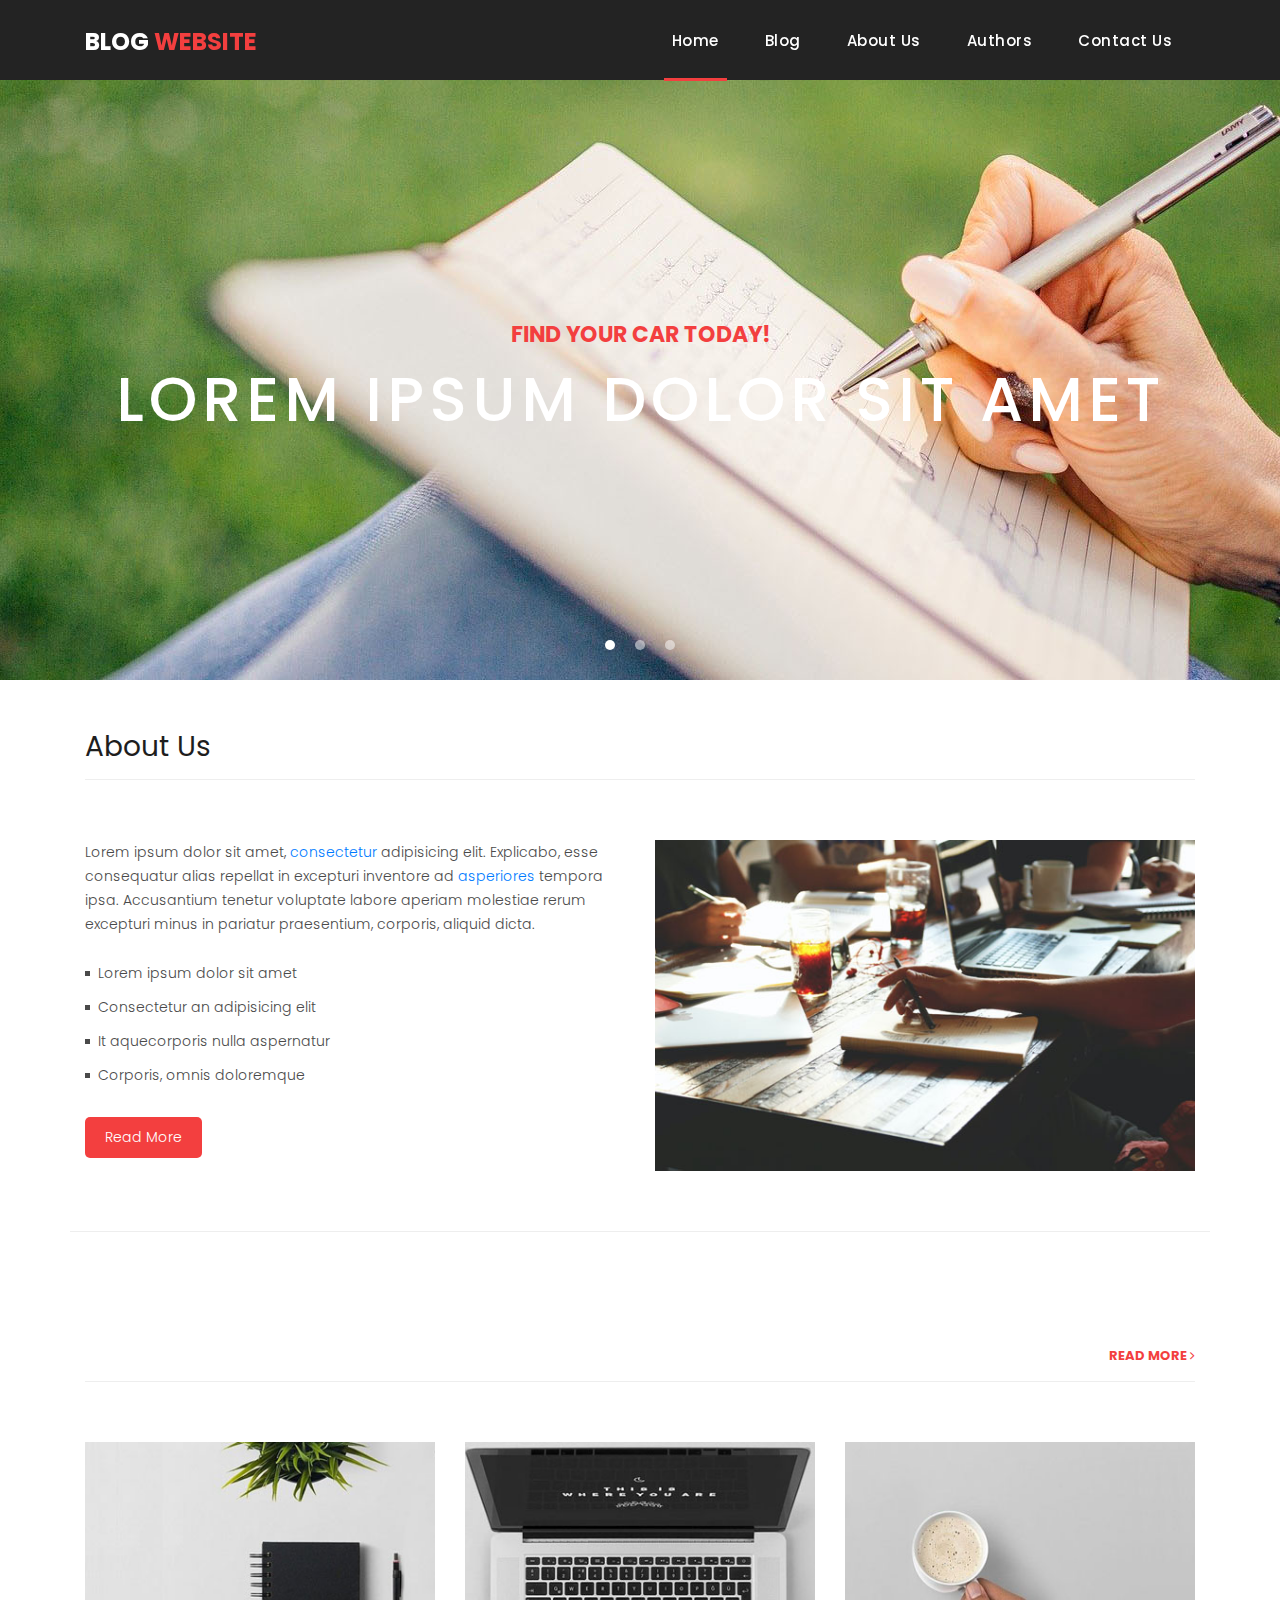
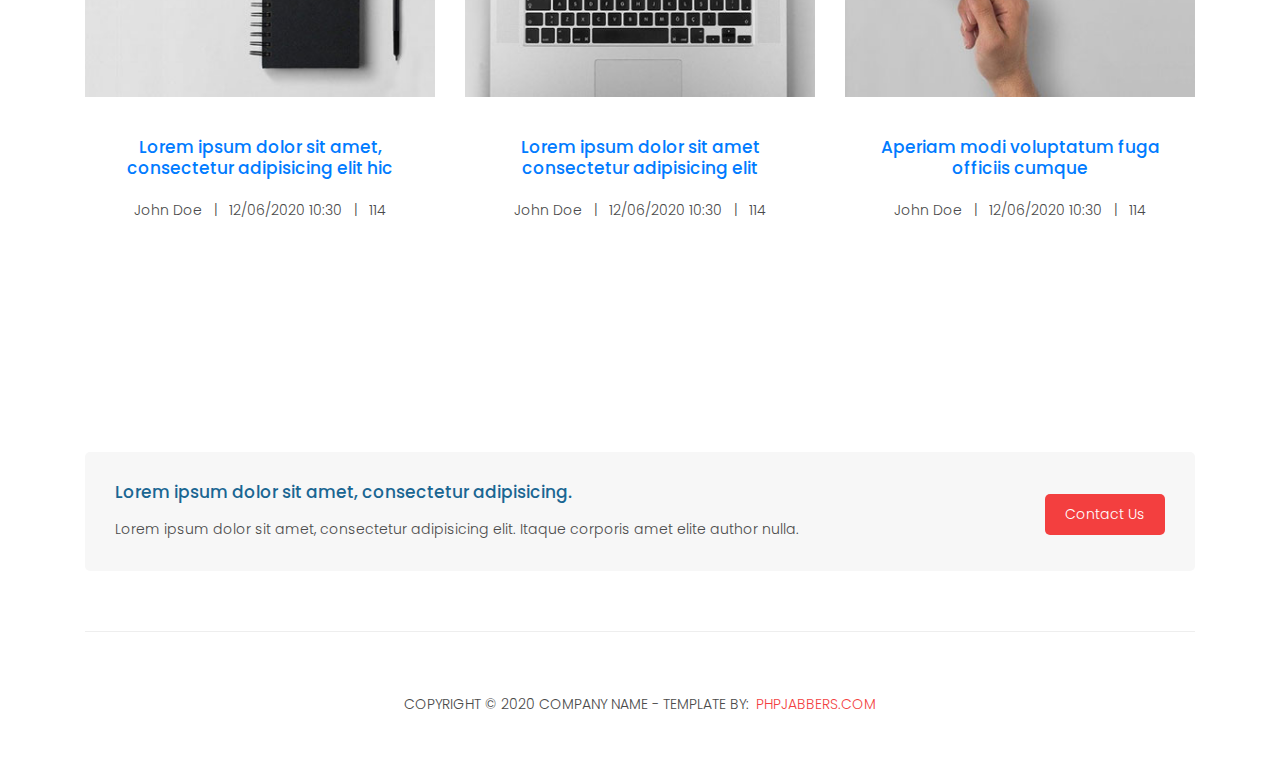
==== index.html @ 0dd408ea "Initial Commit" ====
<!DOCTYPE html>
<html lang="en">

  <head>

    <meta charset="utf-8">
    <meta name="viewport" content="width=device-width, initial-scale=1, shrink-to-fit=no">
    <meta name="description" content="">
    <meta name="author" content="">
    <link rel="icon" href="assets/images/favicon.ico">
    <link href="https://fonts.googleapis.com/css?family=Poppins:100,200,300,400,500,600,700,800,900&display=swap" rel="stylesheet">

    <title>PHPJabbers.com | Free Blog Website Template</title>

    <!-- Bootstrap core CSS -->
    <link href="vendor/bootstrap/css/bootstrap.min.css" rel="stylesheet">

    <!-- Additional CSS Files -->
    <link rel="stylesheet" href="assets/css/fontawesome.css">
    <link rel="stylesheet" href="assets/css/style.css">
    <link rel="stylesheet" href="assets/css/owl.css">

  </head>

  <body>

    <!-- ***** Preloader Start ***** -->
    <div id="preloader">
        <div class="jumper">
            <div></div>
            <div></div>
            <div></div>
        </div>
    </div>  
    <!-- ***** Preloader End ***** -->

    <!-- Header -->
    <header class="">
      <nav class="navbar navbar-expand-lg">
        <div class="container">
          <a class="navbar-brand" href="index.html"><h2>Blog <em>Website</em></h2></a>
          <button class="navbar-toggler" type="button" data-toggle="collapse" data-target="#navbarResponsive" aria-controls="navbarResponsive" aria-expanded="false" aria-label="Toggle navigation">
            <span class="navbar-toggler-icon"></span>
          </button>
          <div class="collapse navbar-collapse" id="navbarResponsive">
            <ul class="navbar-nav ml-auto">
                <li class="nav-item active">
                    <a class="nav-link" href="index.html">Home
                      <span class="sr-only">(current)</span>
                    </a>
                </li> 

                <li class="nav-item"><a class="nav-link" href="blog.html">Blog</a></li>

                <li class="nav-item"><a class="nav-link" href="about-us.html">About Us</a></li>

                <li class="nav-item"><a class="nav-link" href="key-members.html">Authors</a></li>

                <li class="nav-item"><a class="nav-link" href="contact.html">Contact Us</a></li>
            </ul>
          </div>
        </div>
      </nav>
    </header>

    <!-- Page Content -->
    <!-- Banner Starts Here -->
    <div class="banner header-text">
      <div class="owl-banner owl-carousel">
        <div class="banner-item-01">
          <div class="text-content">
            <h4>Find your car today!</h4>
            <h2>Lorem ipsum dolor sit amet</h2>
          </div>
        </div>
        <div class="banner-item-02">
          <div class="text-content">
            <h4>Fugiat Aspernatur</h4>
            <h2>Laboriosam reprehenderit ducimus</h2>
          </div>
        </div>
        <div class="banner-item-03">
          <div class="text-content">
            <h4>Saepe Omnis</h4>
            <h2>Quaerat suscipit unde minus dicta</h2>
          </div>
        </div>
      </div>
    </div>
    <!-- Banner Ends Here -->

    <div class="best-features">
      <div class="container">
        <div class="row">
          <div class="col-md-12">
            <div class="section-heading">
              <h2>About Us</h2>
            </div>
          </div>
          <div class="col-md-6">
            <div class="left-content">
              <p>Lorem ipsum dolor sit amet, <a href="#">consectetur</a> adipisicing elit. Explicabo, esse consequatur alias repellat in excepturi inventore ad <a href="#">asperiores</a> tempora ipsa. Accusantium tenetur voluptate labore aperiam molestiae rerum excepturi minus in pariatur praesentium, corporis, aliquid dicta.</p>
              <ul class="featured-list">
                <li><a href="#">Lorem ipsum dolor sit amet</a></li>
                <li><a href="#">Consectetur an adipisicing elit</a></li>
                <li><a href="#">It aquecorporis nulla aspernatur</a></li>
                <li><a href="#">Corporis, omnis doloremque</a></li>
              </ul>
              <a href="about-us.html" class="filled-button">Read More</a>
            </div>
          </div>
          <div class="col-md-6">
            <div class="right-image">
              <img src="assets/images/about-1-570x350.jpg" alt="">
            </div>
          </div>
        </div>
      </div>
    </div>

    <div class="services" style="background-image: url(assets/images/other-image-fullscren-1-1920x900.jpg);" >
      <div class="container">
        <div class="row">
          <div class="col-md-12">
            <div class="section-heading">
              <h2>Latest blog posts</h2>

              <a href="blog.html">read more <i class="fa fa-angle-right"></i></a>
            </div>
          </div>

          <div class="col-lg-4 col-md-6">
            <div class="service-item">
              <a href="#" class="services-item-image"><img src="assets/images/blog-1-370x270.jpg" class="img-fluid" alt=""></a>

              <div class="down-content">
                <h4><a href="#">Lorem ipsum dolor sit amet, consectetur adipisicing elit hic</a></h4>

                <p style="margin: 0;"> John Doe &nbsp;&nbsp;|&nbsp;&nbsp; 12/06/2020 10:30 &nbsp;&nbsp;|&nbsp;&nbsp; 114</p>
              </div>
            </div>
          </div>
          <div class="col-lg-4 col-md-6">
            <div class="service-item">
              <a href="#" class="services-item-image"><img src="assets/images/blog-2-370x270.jpg" class="img-fluid" alt=""></a>

              <div class="down-content">
                <h4><a href="#">Lorem ipsum dolor sit amet consectetur adipisicing elit</a></h4>

                <p style="margin: 0;"> John Doe &nbsp;&nbsp;|&nbsp;&nbsp; 12/06/2020 10:30 &nbsp;&nbsp;|&nbsp;&nbsp; 114</p>
              </div>
            </div>
          </div>
          <div class="col-lg-4 col-md-6">
            <div class="service-item">
              <a href="#" class="services-item-image"><img src="assets/images/blog-3-370x270.jpg" class="img-fluid" alt=""></a>

              <div class="down-content">
                <h4><a href="#">Aperiam modi voluptatum fuga officiis cumque</a></h4>

                <p style="margin: 0;"> John Doe &nbsp;&nbsp;|&nbsp;&nbsp; 12/06/2020 10:30 &nbsp;&nbsp;|&nbsp;&nbsp; 114</p>
              </div>
            </div>
          </div>
        </div>
      </div>
    </div>

    <div class="call-to-action">
      <div class="container">
        <div class="row">
          <div class="col-md-12">
            <div class="inner-content">
              <div class="row">
                <div class="col-md-8">
                  <h4>Lorem ipsum dolor sit amet, consectetur adipisicing.</h4>
                  <p>Lorem ipsum dolor sit amet, consectetur adipisicing elit. Itaque corporis amet elite author nulla.</p>
                </div>
                <div class="col-lg-4 col-md-6 text-right">
                  <a href="contact.html" class="filled-button">Contact Us</a>
                </div>
              </div>
            </div>
          </div>
        </div>
      </div>
    </div>

    
    <footer>
      <div class="container">
        <div class="row">
          <div class="col-md-12">
            <div class="inner-content">
              <p>Copyright © 2020 Company Name - Template by: <a href="https://www.phpjabbers.com/">PHPJabbers.com</a></p>
            </div>
          </div>
        </div>
      </div>
    </footer>


    <!-- Bootstrap core JavaScript -->
    <script src="vendor/jquery/jquery.min.js"></script>
    <script src="vendor/bootstrap/js/bootstrap.bundle.min.js"></script>


    <!-- Additional Scripts -->
    <script src="assets/js/custom.js"></script>
    <script src="assets/js/owl.js"></script>
  </body>
</html>
---- assets/css/style.css ----
body {
  font-family: 'Poppins', sans-serif;
  overflow-x: hidden;
  text-rendering: optimizeLegibility;
  -webkit-font-smoothing: antialiased;
  -moz-osx-font-smoothing: grayscale;
}
p {
	margin-bottom: 0px;
	font-size: 14px;
	font-weight: 300;
	color: #4a4a4a;
	line-height: 24px;
}
a {
	text-decoration: none!important;
}
ul {
	padding: 0;
	margin: 0;
	list-style: none;
}

h1,h2,h3,h4,h5,h6 {
	margin: 0px;
}

ul.social-icons li {
	display: inline-block;
	margin-right: 3px;
}

ul.social-icons li:last-child {
	margin-right: 0px;
}

ul.social-icons li a {
	width: 50px;
	height: 50px;
	display: inline-block;
	line-height: 50px;
	background-color: #eee;
	color: #121212;
	font-size: 18px;
	text-align: center;
	transition: all .3s;
}

ul.social-icons li a:hover {
	background-color: #f33f3f;
	color: #fff;
}

a.filled-button {
	background-color: #f33f3f;
	color: #fff;
	font-size: 14px;
	text-transform: capitalize;
	font-weight: 300;
	padding: 10px 20px;
	border-radius: 5px;
	display: inline-block;
	transition: all 0.3s;
}

a.filled-button:hover {
	background-color: #121212;
	color: #fff;
}

.section-heading {
	text-align: left;
	margin-bottom: 60px;
	border-bottom: 1px solid #eee;
}

.section-heading h2 {
	font-size: 28px;
	font-weight: 400;
	color: #1e1e1e;
	margin-bottom: 15px;
}

.page-heading {
	padding: 210px 0px 130px 0px;
	text-align: center;
	background-position: center center;
	background-repeat: no-repeat;
	background-size: cover;
}

.page-heading .text-content h4 {
	color: #f33f3f;
	font-size: 22px;
	text-transform: uppercase;
	font-weight: 700;
	margin-bottom: 15px;
}

.page-heading .text-content h2 {
	color: #fff;
	font-size: 62px;
	text-transform: uppercase;
	letter-spacing: 5px;
}

#preloader {
  overflow: hidden;
  background: #f33f3f;
  left: 0;
  right: 0;
  top: 0;
  bottom: 0;
  position: fixed;
  z-index: 9999999;
  color: #fff;
}

#preloader .jumper {
  left: 0;
  top: 0;
  right: 0;
  bottom: 0;
  display: block;
  position: absolute;
  margin: auto;
  width: 50px;
  height: 50px;
}

#preloader .jumper > div {
  background-color: #fff;
  width: 10px;
  height: 10px;
  border-radius: 100%;
  -webkit-animation-fill-mode: both;
  animation-fill-mode: both;
  position: absolute;
  opacity: 0;
  width: 50px;
  height: 50px;
  -webkit-animation: jumper 1s 0s linear infinite;
  animation: jumper 1s 0s linear infinite;
}

#preloader .jumper > div:nth-child(2) {
  -webkit-animation-delay: 0.33333s;
  animation-delay: 0.33333s;
}

#preloader .jumper > div:nth-child(3) {
  -webkit-animation-delay: 0.66666s;
  animation-delay: 0.66666s;
}

@-webkit-keyframes jumper {
  0% {
    opacity: 0;
    -webkit-transform: scale(0);
    transform: scale(0);
  }
  5% {
    opacity: 1;
  }
  100% {
    -webkit-transform: scale(1);
    transform: scale(1);
    opacity: 0;
  }
}

@keyframes jumper {
  0% {
    opacity: 0;
    -webkit-transform: scale(0);
    transform: scale(0);
  }
  5% {
    opacity: 1;
  }
  100% {
    opacity: 0;
  }
}


/* Header Style */
header {
	position: absolute;
	z-index: 99999;
	width: 100%;
	height: 80px;
	background-color: #232323;
	-webkit-transition: all 0.3s ease-in-out 0s;
    -moz-transition: all 0.3s ease-in-out 0s;
    -o-transition: all 0.3s ease-in-out 0s;
    transition: all 0.3s ease-in-out 0s;
}
header .navbar {
	padding: 17px 0px;
}
.background-header .navbar {
	padding: 17px 0px;
}
.background-header {
	top: 0;
	position: fixed;
	background-color: #fff!important;
	box-shadow: 0px 1px 10px rgba(0,0,0,0.1);
}
.background-header .navbar-brand h2 {
	color: #121212!important;
}
.background-header .navbar-nav a.nav-link {
	color: #1e1e1e!important;
}
.background-header .navbar-nav .nav-link:hover,
.background-header .navbar-nav .active>.nav-link,
.background-header .navbar-nav .nav-link.active,
.background-header .navbar-nav .nav-link.show,
.background-header .navbar-nav .show>.nav-link {
	color: #f33f3f!important;
}
.navbar .navbar-brand {
	float: 	left;
	margin-top: -12px;
	outline: none;
}
.navbar .navbar-brand h2 {
	color: #fff;
	text-transform: uppercase;
	font-size: 24px;
	font-weight: 700;
	-webkit-transition: all .3s ease 0s;
    -moz-transition: all .3s ease 0s;
    -o-transition: all .3s ease 0s;
    transition: all .3s ease 0s;
}
.navbar .navbar-brand h2 em {
	font-style: normal;
	color: #f33f3f;
}
#navbarResponsive {
	z-index: 999;
}
.navbar-collapse {
	text-align: center;
}
.navbar .navbar-nav .nav-item {
	margin: 0px 15px;
}
.navbar .navbar-nav a.nav-link {
	text-transform: capitalize;
	font-size: 15px;
	font-weight: 500;
	letter-spacing: 0.5px;
	color: #fff;
	transition: all 0.5s;
	margin-top: 5px;
}
.navbar .navbar-nav .nav-link:hover,
.navbar .navbar-nav .active>.nav-link,
.navbar .navbar-nav .nav-link.active,
.navbar .navbar-nav .nav-link.show,
.navbar .navbar-nav .show>.nav-link {
	color: #fff;
	padding-bottom: 25px;
	border-bottom: 3px solid #f33f3f;
}
.navbar .navbar-toggler-icon {
	background-image: none;
}
.navbar .navbar-toggler {
	border-color: #fff;
	background-color: #fff;	
	height: 36px;
	outline: none;
	border-radius: 0px;
	position: absolute;
	right: 30px;
	top: 20px;
}
.navbar .navbar-toggler-icon:after {
	content: '\f0c9';
	color: #f33f3f;
	font-size: 18px;
	line-height: 26px;
	font-family: 'FontAwesome';
}



/* Banner Style */
.banner {
	position: relative;
	text-align: center;
	padding-top: 80px;
}

.banner-item-01 {
	padding: 300px 0px;
	background-image: url(../images/slider-image-1-1920x600.jpg);
	background-size: cover;
	background-repeat: no-repeat;
	background-position: center center;
}

.banner-item-02 {
	padding: 300px 0px;
	background-image: url(../images/slider-image-2-1920x600.jpg);
	background-size: cover;
	background-repeat: no-repeat;
	background-position: center center;
}

.banner-item-03 {
	padding: 300px 0px;
	background-image: url(../images/slider-image-3-1920x600.jpg);
	background-size: cover;
	background-repeat: no-repeat;
	background-position: center center;
}

.banner .banner-item {
	max-height: 600px;
}

.banner .text-content {
	position: absolute;
	top: 50%;
	transform: translateY(-50%);
	text-align: center;
	width: 100%;
}

.banner .text-content h4 {
	color: #f33f3f;
	font-size: 22px;
	text-transform: uppercase;
	font-weight: 700;
	margin-bottom: 15px;
}

.banner .text-content h2 {
	color: #fff;
	font-size: 62px;
	text-transform: uppercase;
	letter-spacing: 5px;
}

.owl-banner .owl-dots .owl-dot {
  border-radius: 3px;
}
.owl-banner .owl-dots {
    display: -webkit-box;
    display: -webkit-flex;
    display: -ms-flexbox;
    display: flex;
    -ms-flex-pack: center;
    -webkit-justify-content: center;
    justify-content: center;
    position: absolute;
    left: 50%;
    transform: translateX(-50%);
    bottom: 30px;
}
.owl-banner .owl-dots .owl-dot {
    width: 10px;
    height: 10px;
    border-radius: 50%;
    margin: 0 10px;
    background-color: #fff;
    opacity: 0.5;
}
.owl-banner .owl-dots .owl-dot:focus {
    outline: none
}
.owl-banner .owl-dots .owl-dot.active {
    background-color: #fff;
    opacity: 1;
}



/* Latest Produtcs */

.latest-products {
	margin-top: 100px;
}

.section-heading a {
	float: right;
	margin-top: -35px;
	text-transform: uppercase;
	font-size: 13px;
	font-weight: 700;
	color: #f33f3f;
}

.product-item {
	border: 1px solid #eee;
	margin-bottom: 30px;
}

.product-item .down-content {
	padding: 30px;
	position: relative;
}

.product-item img {
	width: 100%;
	overflow: hidden;
}

.product-item .down-content h4 {
	font-size: 17px;
	color: #1a6692;
	margin-bottom: 20px;
}

.product-item .down-content h6 {
	font-size: 18px;
	margin-bottom: 15px;
	color: #121212;
}

.product-item .down-content h6 small{
	color: #999;
}

.product-item .down-content p {
	margin-bottom: 20px;
}

.product-item .down-content ul li {
	display: inline-block;
}

.product-item .down-content ul li i {
	color: #f33f3f;
	font-size: 14px;
}

.product-item .down-content span {
	position: absolute;
	right: 30px;
	bottom: 30px;
	font-size: 13px;
	color: #f33f3f;
	font-weight: 500;
}

.product-item .down-content span a {
	color: #f33f3f;
	display: inline-block;
	margin-bottom: 3px;
}

.modal-dialog { 
	margin-top: 10%; 
}

/* Best Features */

.about-features {
	margin-top: 100px!important;
}

.about-features p {
	border-bottom: 1px solid #eee;
	padding-bottom: 20px;
}

.about-features .container .row {
	padding-bottom: 0px!important;
	border-bottom: none!important;
}

.best-features {
	margin-top: 50px;
}

.best-features .container .row {
	border-bottom: 1px solid #eee;
	padding-bottom: 60px;
}

.best-features img {
	width: 100%;
	overflow: hidden;
}

.best-features h4 {
	font-size: 17px;
	color: #1a6692;
	margin-bottom: 20px;
}

.best-features ul.featured-list li {
	display: block;
	margin-bottom: 10px;
}

.best-features p {
	margin-bottom: 25px;
}

.best-features ul.featured-list li a {
	font-size: 14px;
	color: #4a4a4a;
	font-weight: 300;
	transition: all .3s;
	position: relative;
	padding-left: 13px;
}

.best-features ul.featured-list li a:before {
	content: '';
	width: 5px;
	height: 5px;
	display: inline-block;
	background-color: #4a4a4a;
	position: absolute;
	left: 0;
	transition: all .3s;
	top: 8px;
}

.best-features ul.featured-list li a:hover {
	color: #f33f3f;
}

.best-features ul.featured-list li a:hover::before {
	background-color: #f33f3f;
}

.best-features .filled-button {
	margin-top: 20px;
}





/* Call To Action */

.call-to-action .inner-content {
	margin-top: 60px;
	padding: 30px;
	background-color: #f7f7f7;
	border-radius: 5px;
}

.call-to-action .inner-content h4 {
	font-size: 17px;
	color: #1a6692;
	margin-bottom: 15px;
}

.call-to-action .inner-content em {
	font-style: normal;
	font-weight: 700;
}

.call-to-action .inner-content .col-md-4 {
	text-align: right;
}

.call-to-action .inner-content .filled-button {
	margin-top: 12px;
}




/* Footer */

footer {
	text-align: center;
}

footer .inner-content {
	border-top: 1px solid #eee;
	margin-top: 60px;
	padding: 60px 0px;
}

footer .inner-content p {
	text-transform: uppercase;
}

footer .inner-content p a {
	color: #f33f3f;
	margin-left: 3px;
}




/* Product Page */

.products {
	margin-top: 100px;
}

.products .filters {
	text-align: center;
	border-bottom: 1px solid #eee;
	padding-bottom: 10px;
	margin-bottom: 60px;
}

.products .filters li {
	text-transform: uppercase;
	font-size: 13px;
	font-weight: 700;
	color: #121212;
	display: inline-block;
	margin: 0px 10px;
	transition: all .3s;
	cursor: pointer;
}

.products .filters ul li.active,
.products .filters ul li:hover {
  color: #f33f3f;
}

.dropdown-menu { 
	border-radius: 0;
}

.dropdown-item { 
	padding: .5rem 1.5rem; 
}

.page-heading {
	position:relative;
}
.page-heading:before {
	content:'';
	position:absolute;
	top:0;
	left:0;
	bottom:0;
	right:0;
	background-color:rgba(0,0,0,.7);
}
.page-heading .container {
	position:relative;
	z-index: 2;
}
.products ul.pages {
	margin-top: 30px;
	text-align: center;
}

.products ul.pages li {
	display: inline-block;
	margin: 0px 2px;
}

.products ul.pages li a {
	width: 44px;
	height: 44px;
	display: inline-block;
	line-height: 42px;
	border: 1px solid #eee;
	font-size: 15px;
	font-weight: 700;
	color: #121212;
	transition: all .3s;
}

.products ul.pages li a:hover,
.products ul.pages li.active a {
	background-color: #f33f3f;
	border-color: #f33f3f;
	color: #fff;
}



/* Team Members */

.team-members {
	margin-top: 100px;
}

.team-member {
	border: 1px solid #eee;
	margin-bottom: 30px;
}

.team-member img {
	width: 100%;
	overflow: hidden;
}

.team-member .down-content {
	padding: 30px;
	text-align: center;
}

.team-member .thumb-container {
	position: relative;
}

.team-member .thumb-container .hover-effect {
	position: absolute;
	background-color: rgba(243,63,63,0.9);
	top: 0;
	left: 0;
	width: 100%;
	height: 100%;
	opacity: 0;
	visibility: hidden;
	transition: all .5s;
}

.team-member .thumb-container .hover-effect .hover-content {
	position: absolute;
	display: inline-block;
	width: 100%;
	text-align: center;
	top: 50%;
	transform: translateY(-50%);
}

.team-member .thumb-container .hover-effect .hover-content ul.social-icons li a:hover {
	background-color: #fff;
	color: #f33f3f;
}

.team-member:hover .hover-effect {
	visibility: visible;
	opacity: 1;
}

.team-member .down-content h4 {
	font-size: 17px;
	color: #1a6692;
	margin-bottom: 8px;
}

.team-member .down-content span {
	display: block;
	font-size: 13px;
	color: #f33f3f;
	font-weight: 500;
	margin-bottom: 20px;
}




/* Services */

.services {
	background-position: center center;
	background-repeat: no-repeat;
	background-size: cover;
	background-attachment: fixed;
	padding: 100px 0px;
}

.services .section-heading h2 { 
	color: #fff; 
}

.service-item {
	text-align: center;
	margin-bottom: 30px;
}

.service-item .icon {
	background-color: #f7f7f7;
	padding: 40px;
}

.service-item .icon i {
	width: 100px;
	height: 100px;
	display: inline-block;
	text-align: center;
	line-height: 100px;
	background-color: #f33f3f;
	color: #fff;
	font-size: 32px;
}

.service-item .down-content {
	background-color: #fff;
	padding: 40px 30px;
}

.service-item .down-content h4 {
	font-size: 17px;
	color: #1a6692;
	margin-bottom: 20px;
}

.service-item .down-content h6 { 
	margin-bottom: 15px;
}

.service-item .down-content p {
	margin-bottom: 25px;
}

.services-item-image { 
	display: block; 
}

.n-m { 
	margin: 0!important; 
}

.owl-clients button.owl-dot { 
	background: #f1f1f1!important; 
	width: 10px!important; 
	height: 10px!important; 
	margin: 0 10px!important; 
	border-radius: 50%;
}

.owl-clients button.owl-dot.active { 
	background: #f33f3f!important; 
}

/* Clients */

.happy-clients {
	margin-top: 100px;
	margin-bottom: 40px;
}

.happy-clients .client-item img {
	max-width: 100%;
	overflow: hidden;
	transition: all .3s;
	cursor: pointer;
}

.client-item h6 { 
	line-height: 1.6;  
}

.happy-clients .client-item img:hover {
	opacity: 0.8;
}




/* Find Us */

.find-us {
	margin-top: 100px;
}

.find-us p {
	border-bottom: 1px solid #eee;
	padding-bottom: 30px;
	margin-bottom: 30px;
}

.find-us h4 {
	font-size: 17px;
	color: #1a6692;
	margin-bottom: 20px;
}

.find-us .left-content {
	margin-left: 30px;
}



/* Send Message */

.send-message {
	margin-top: 100px;
}

.contact-form select,
.contact-form .form-control {
	font-size: 14px;
	width: 100%;
	height: 44px;
	display: inline-block;
	line-height: 42px;
	border: 1px solid #eee;
	border-radius: 0px;
	margin-bottom: 30px;
}

.contact-form select:focus,
.contact-form .form-control:focus {
	box-shadow: none;
	border: 1px solid #eee;
}

.contact-form textarea {
	font-size: 14px;
	width: 100%;
	min-width: 100%;
	min-height: 120px;
	height: 120px;
	max-height: 180px;
	border: 1px solid #eee;
	border-radius: 0px;
	margin-bottom: 30px;
}

.contact-form textarea:focus {
	box-shadow: none;
	border: 1px solid #eee;
}

.contact-form button.filled-button {
	background-color: #f33f3f;
	color: #fff;
	font-size: 14px;
	text-transform: capitalize;
	font-weight: 300;
	padding: 10px 20px;
	border-radius: 5px;
	display: inline-block;
	transition: all 0.3s;
	border: none;
	outline: none;
	cursor: pointer;
}

.contact-form button.filled-button:hover {
	background-color: #121212;
	color: #fff;
}

.accordion {
	margin-left: 30px;
}

.accordion a {
	cursor: pointer;
	font-size: 17px;
	color: #1a6692!important;
	margin-bottom: 20px;
	transition: all .3s;
}

.accordion a:hover {
	color: #f33f3f!important;
}

.accordion a.active {
  color: #f33f3f!important;
}

.accordion li .content {
  display: none;
  margin-top: 10px;
}

.accordion li:first-child {
	border-top: 1px solid #eee;
}

.accordion li {
	border-bottom: 1px solid #eee;
	padding: 15px 0px;
}

.section-background { 
	background: #f1f1f1; 
}

.section {
	padding: 30px 0;
}

.section p {
	margin-bottom: 15px;
}

.section .section-heading {
	margin-bottom: 45px;
}


/* Responsive Style */
@media (max-width: 768px) {
	.banner .text-content {
		width: 90%;
		margin-left: 5%;
	}
	.banner .text-content h4 {
		font-size: 22px;
	}

	.banner .text-content h2 {
		font-size: 36px;
		letter-spacing: 0.5px;
	}
	.banner-item-01,
	.banner-item-02,
	.banner-item-03 {
		padding: 180px 0px;
	}
	.page-heading .text-content h4 {
		font-size: 22px;
	}

	.page-heading .text-content h2 {
		font-size: 36px;
		letter-spacing: 0.5px;
	}
	.section-heading a {
		float: none;
		margin-top: 0px;
		display: block;
		margin-bottom: 20px;
	}
	.product-item .down-content h4 {
		margin-bottom: 20px!important;
	}
	.best-features .left-content {
		margin-bottom: 30px;
	}
	.call-to-action .inner-content {
		text-align: center;
	}
	.call-to-action .inner-content .filled-button {
		text-align: center;
		width: 100%;
		margin-top: 20px;
	}
	.about-features img {
		margin-bottom: 30px;
	}
	.service-item {
		margin-bottom: 30px;
	}
	.find-us #map {
		margin-bottom: 30px;
	}
	.find-us .left-content {
		margin-left: 0px;
	}
	.send-message .accordion {
		margin-top: 30px;
		margin-left: 0px;
	}
}

@media (max-width: 992px) {
	.navbar .navbar-brand {
		position: absolute;
		left: 30px;
		top: 32px;
	}
	.navbar .navbar-brand {
		width: auto;
	}
	.navbar:after {
		display: none;
	}
	#navbarResponsive {
	    z-index: 99999;
	    position: absolute;
	    top: 80px;
	    left: 0;
	    width: 100%;
	    text-align: center;
	    background-color: #fff;
	    box-shadow: 0px 10px 10px rgba(0,0,0,0.1);
	}
	.navbar .navbar-nav .nav-item {
		border-bottom: 1px solid #eee;
	}
	.navbar .navbar-nav .nav-item:last-child {
		border-bottom: none;
	}
	.navbar .navbar-nav a.nav-link {
		padding: 15px 0px;
		color: #1e1e1e!important;
	}
	.navbar .navbar-nav .nav-link:hover,
	.navbar .navbar-nav .active>.nav-link,
	.navbar .navbar-nav .nav-link.active,
	.navbar .navbar-nav .nav-link.show,
	.navbar .navbar-nav .show>.nav-link {
		color: #f33f3f!important;
		border-bottom: none!important;
		padding-bottom: 15px;
	}
	.product-item .down-content h4 {
		margin-bottom: 10px;
	}
	.product-item .down-content h6 {
		margin-bottom: 20px;
	}
}
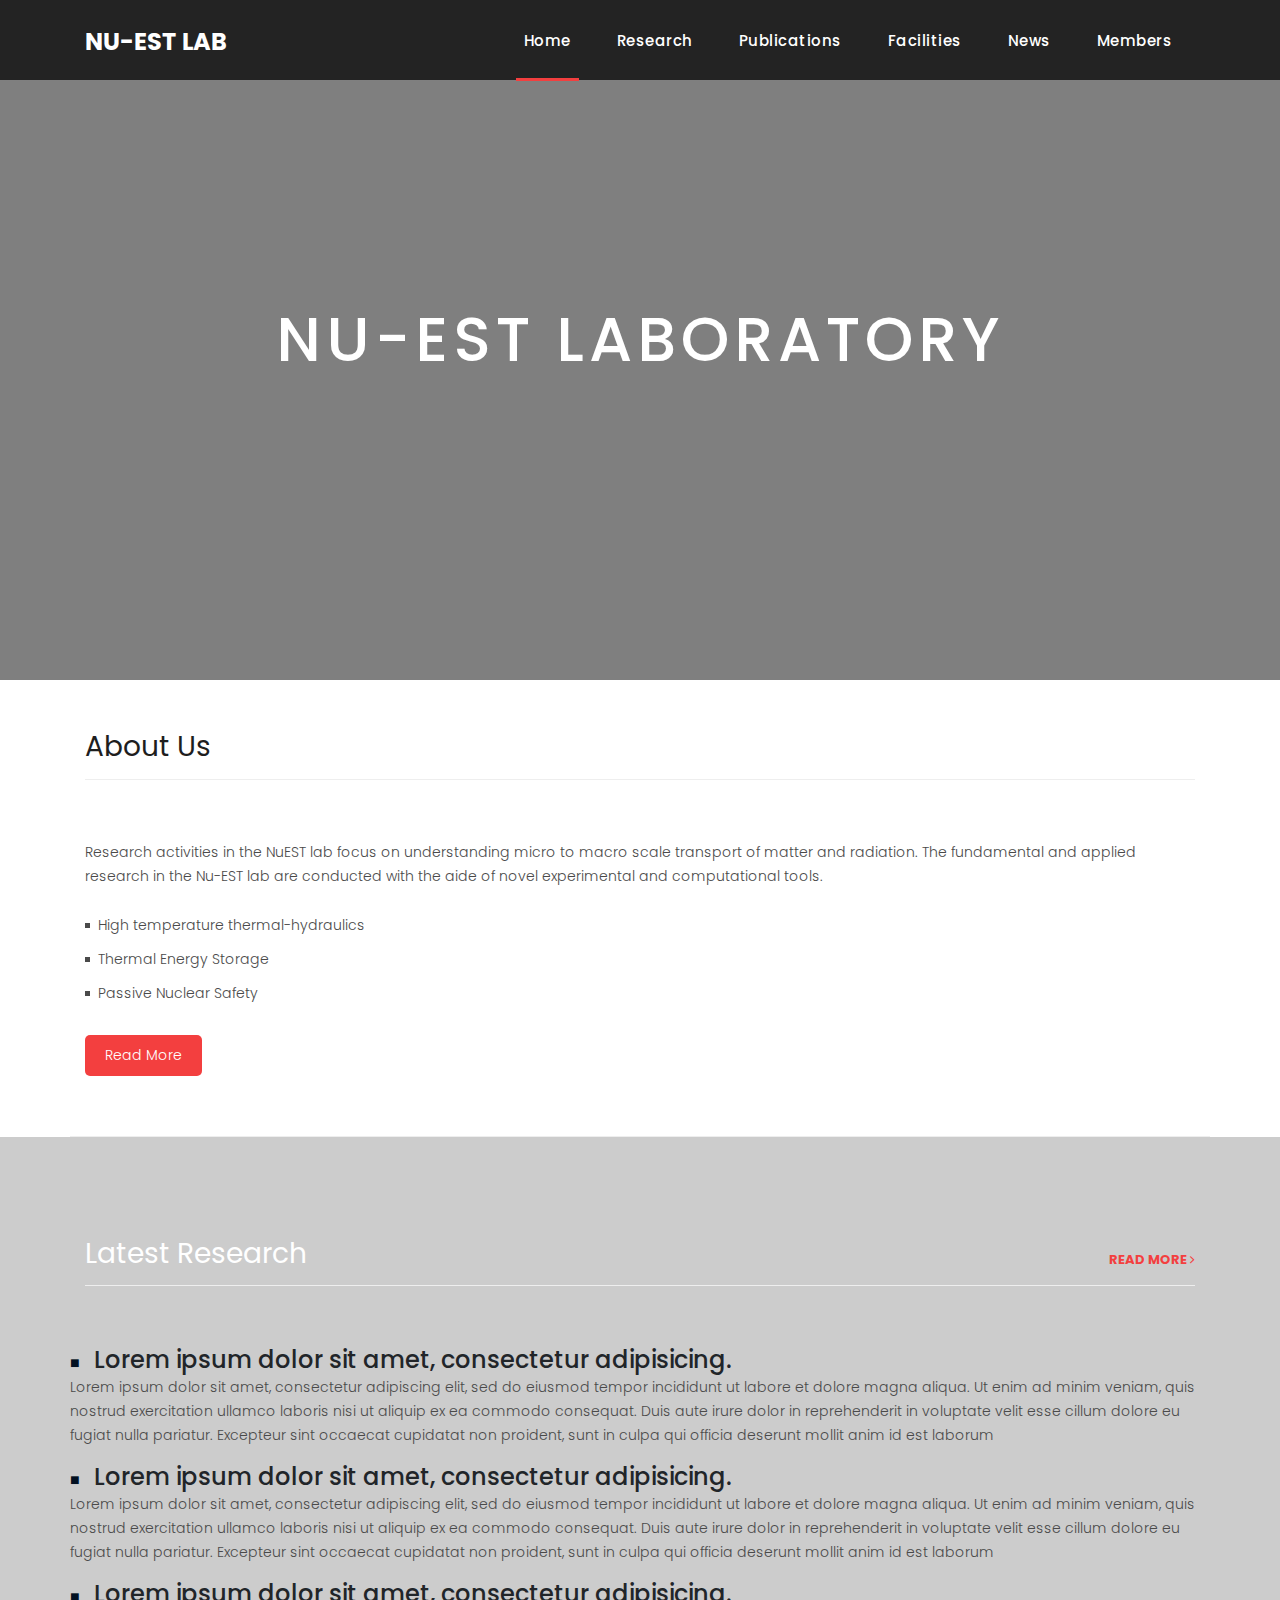
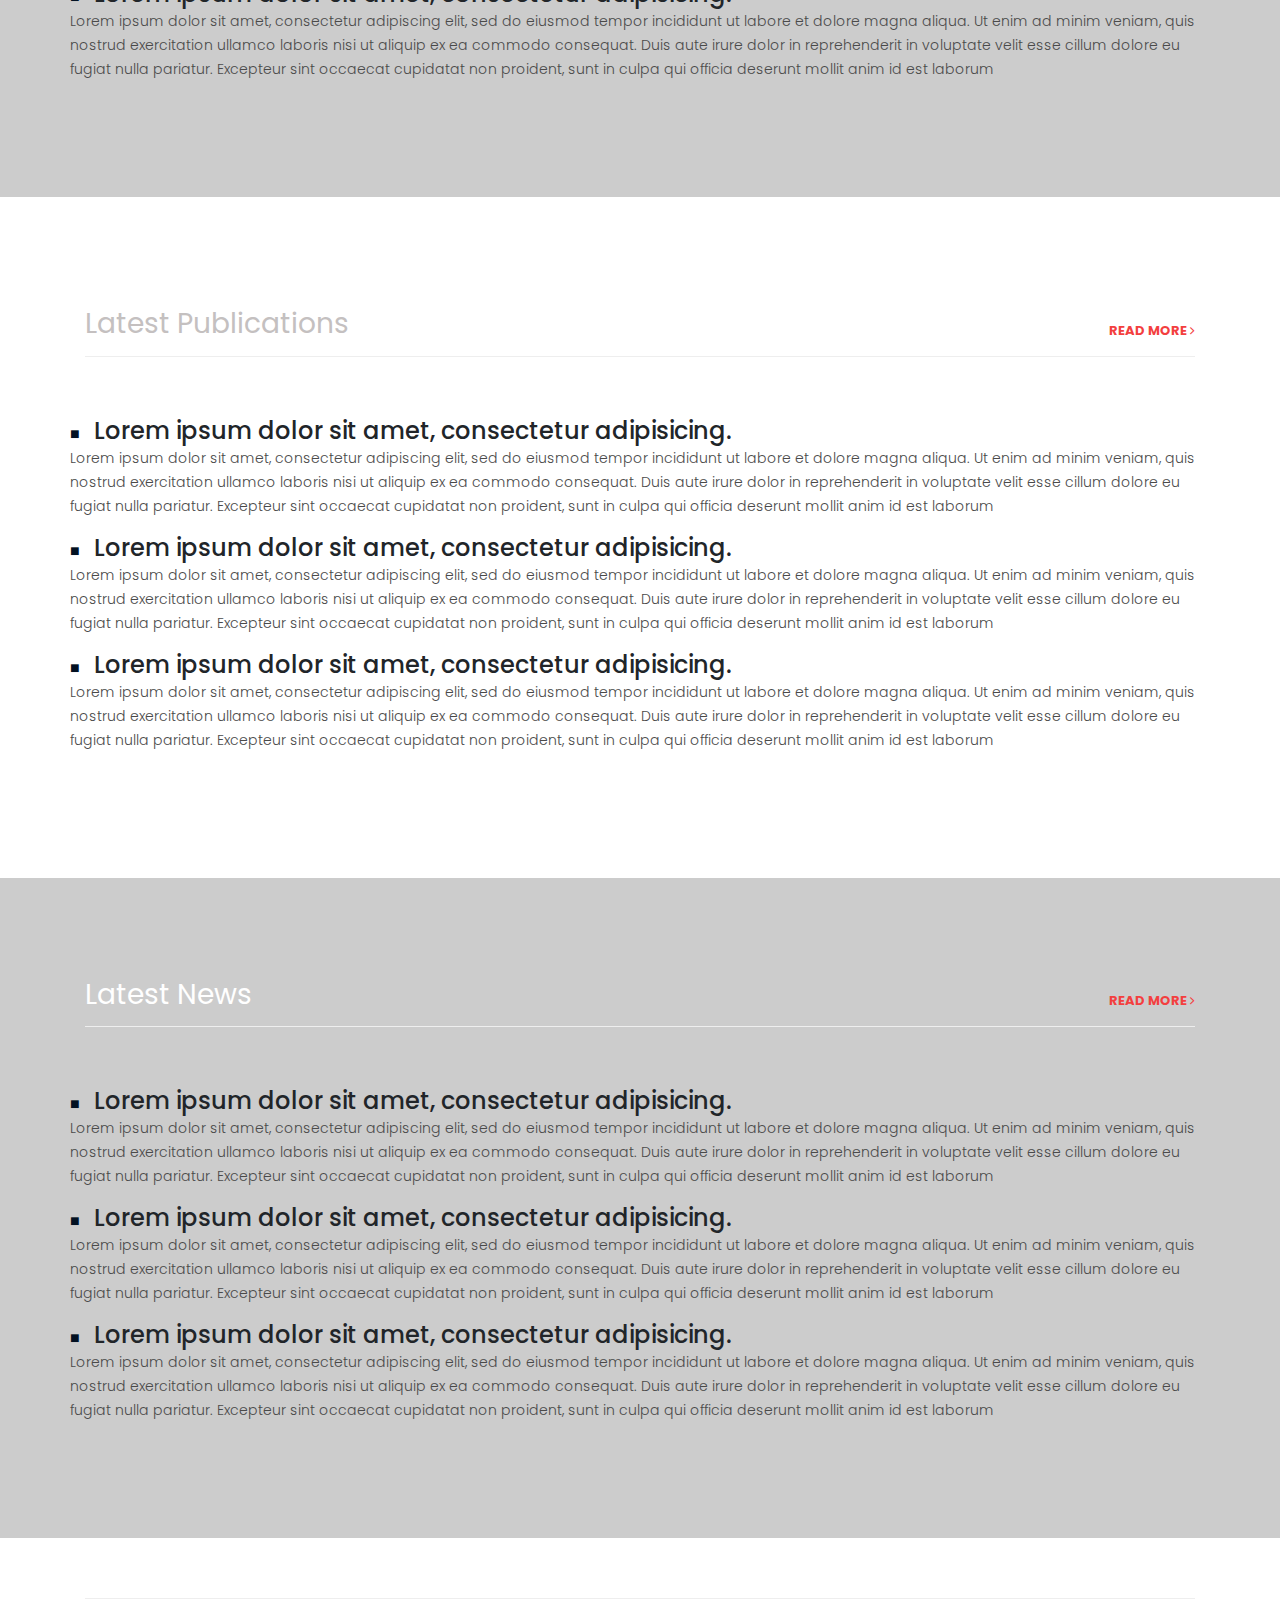
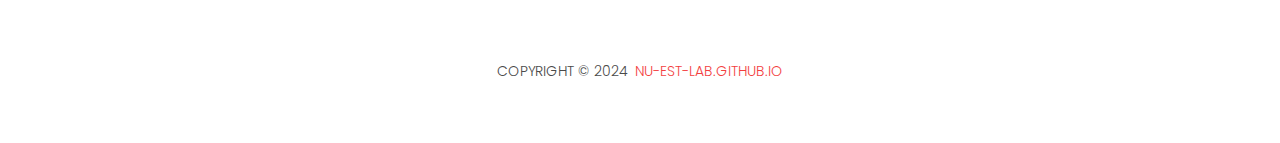
==== commit df4fa373: "Merge pull request #3 from bhargavchhaya/rupali" ====
--- a/index.html
+++ b/index.html
@@ -1,212 +1,225 @@
 <!DOCTYPE html>
 <html lang="en">
 
-  <head>
-
-    <meta charset="utf-8">
-    <meta name="viewport" content="width=device-width, initial-scale=1, shrink-to-fit=no">
-    <meta name="description" content="">
-    <meta name="author" content="">
-    <link rel="icon" href="assets/images/favicon.ico">
-    <link href="https://fonts.googleapis.com/css?family=Poppins:100,200,300,400,500,600,700,800,900&display=swap" rel="stylesheet">
-
-    <title>PHPJabbers.com | Free Blog Website Template</title>
-
-    <!-- Bootstrap core CSS -->
-    <link href="vendor/bootstrap/css/bootstrap.min.css" rel="stylesheet">
-
-    <!-- Additional CSS Files -->
-    <link rel="stylesheet" href="assets/css/fontawesome.css">
-    <link rel="stylesheet" href="assets/css/style.css">
-    <link rel="stylesheet" href="assets/css/owl.css">
-
-  </head>
-
-  <body>
-
-    <!-- ***** Preloader Start ***** -->
-    <div id="preloader">
-        <div class="jumper">
-            <div></div>
-            <div></div>
-            <div></div>
-        </div>
-    </div>  
-    <!-- ***** Preloader End ***** -->
-
-    <!-- Header -->
-    <header class="">
-      <nav class="navbar navbar-expand-lg">
-        <div class="container">
-          <a class="navbar-brand" href="index.html"><h2>Blog <em>Website</em></h2></a>
-          <button class="navbar-toggler" type="button" data-toggle="collapse" data-target="#navbarResponsive" aria-controls="navbarResponsive" aria-expanded="false" aria-label="Toggle navigation">
-            <span class="navbar-toggler-icon"></span>
-          </button>
-          <div class="collapse navbar-collapse" id="navbarResponsive">
-            <ul class="navbar-nav ml-auto">
-                <li class="nav-item active">
-                    <a class="nav-link" href="index.html">Home
-                      <span class="sr-only">(current)</span>
-                    </a>
-                </li> 
-
-                <li class="nav-item"><a class="nav-link" href="blog.html">Blog</a></li>
-
-                <li class="nav-item"><a class="nav-link" href="about-us.html">About Us</a></li>
-
-                <li class="nav-item"><a class="nav-link" href="key-members.html">Authors</a></li>
-
-                <li class="nav-item"><a class="nav-link" href="contact.html">Contact Us</a></li>
-            </ul>
-          </div>
-        </div>
-      </nav>
-    </header>
-
-    <!-- Page Content -->
-    <!-- Banner Starts Here -->
-    <div class="banner header-text">
-      <div class="owl-banner owl-carousel">
-        <div class="banner-item-01">
-          <div class="text-content">
-            <h4>Find your car today!</h4>
-            <h2>Lorem ipsum dolor sit amet</h2>
-          </div>
-        </div>
-        <div class="banner-item-02">
-          <div class="text-content">
-            <h4>Fugiat Aspernatur</h4>
-            <h2>Laboriosam reprehenderit ducimus</h2>
-          </div>
-        </div>
-        <div class="banner-item-03">
-          <div class="text-content">
-            <h4>Saepe Omnis</h4>
-            <h2>Quaerat suscipit unde minus dicta</h2>
-          </div>
-        </div>
-      </div>
-    </div>
-    <!-- Banner Ends Here -->
-
-    <div class="best-features">
+<head>
+
+  <meta charset="utf-8">
+  <meta name="viewport" content="width=device-width, initial-scale=1, shrink-to-fit=no">
+  <meta name="description" content="">
+  <meta name="author" content="">
+  <link rel="icon" href="assets/images/favicon.ico">
+  <link href="https://fonts.googleapis.com/css?family=Poppins:100,200,300,400,500,600,700,800,900&display=swap"
+    rel="stylesheet">
+
+  <title>Nu-EST Lab</title>
+
+  <!-- Bootstrap core CSS -->
+  <link href="vendor/bootstrap/css/bootstrap.min.css" rel="stylesheet">
+
+  <!-- Additional CSS Files -->
+  <link rel="stylesheet" href="assets/css/fontawesome.css">
+  <link rel="stylesheet" href="assets/css/style.css">
+  <link rel="stylesheet" href="assets/css/owl.css">
+
+</head>
+
+<body>
+
+  <!-- ***** Preloader Start ***** -->
+  <div id="preloader">
+    <div class="jumper">
+      <div></div>
+      <div></div>
+      <div></div>
+    </div>
+  </div>
+  <!-- ***** Preloader End ***** -->
+
+  <!-- Header -->
+  <header class="">
+    <nav class="navbar navbar-expand-lg">
       <div class="container">
-        <div class="row">
-          <div class="col-md-12">
-            <div class="section-heading">
-              <h2>About Us</h2>
-            </div>
-          </div>
-          <div class="col-md-6">
-            <div class="left-content">
-              <p>Lorem ipsum dolor sit amet, <a href="#">consectetur</a> adipisicing elit. Explicabo, esse consequatur alias repellat in excepturi inventore ad <a href="#">asperiores</a> tempora ipsa. Accusantium tenetur voluptate labore aperiam molestiae rerum excepturi minus in pariatur praesentium, corporis, aliquid dicta.</p>
-              <ul class="featured-list">
-                <li><a href="#">Lorem ipsum dolor sit amet</a></li>
-                <li><a href="#">Consectetur an adipisicing elit</a></li>
-                <li><a href="#">It aquecorporis nulla aspernatur</a></li>
-                <li><a href="#">Corporis, omnis doloremque</a></li>
-              </ul>
-              <a href="about-us.html" class="filled-button">Read More</a>
-            </div>
-          </div>
-          <div class="col-md-6">
-            <div class="right-image">
-              <img src="assets/images/about-1-570x350.jpg" alt="">
-            </div>
-          </div>
-        </div>
-      </div>
-    </div>
-
-    <div class="services" style="background-image: url(assets/images/other-image-fullscren-1-1920x900.jpg);" >
-      <div class="container">
-        <div class="row">
-          <div class="col-md-12">
-            <div class="section-heading">
-              <h2>Latest blog posts</h2>
-
-              <a href="blog.html">read more <i class="fa fa-angle-right"></i></a>
-            </div>
-          </div>
-
-          <div class="col-lg-4 col-md-6">
-            <div class="service-item">
-              <a href="#" class="services-item-image"><img src="assets/images/blog-1-370x270.jpg" class="img-fluid" alt=""></a>
-
-              <div class="down-content">
-                <h4><a href="#">Lorem ipsum dolor sit amet, consectetur adipisicing elit hic</a></h4>
-
-                <p style="margin: 0;"> John Doe &nbsp;&nbsp;|&nbsp;&nbsp; 12/06/2020 10:30 &nbsp;&nbsp;|&nbsp;&nbsp; 114</p>
-              </div>
-            </div>
-          </div>
-          <div class="col-lg-4 col-md-6">
-            <div class="service-item">
-              <a href="#" class="services-item-image"><img src="assets/images/blog-2-370x270.jpg" class="img-fluid" alt=""></a>
-
-              <div class="down-content">
-                <h4><a href="#">Lorem ipsum dolor sit amet consectetur adipisicing elit</a></h4>
-
-                <p style="margin: 0;"> John Doe &nbsp;&nbsp;|&nbsp;&nbsp; 12/06/2020 10:30 &nbsp;&nbsp;|&nbsp;&nbsp; 114</p>
-              </div>
-            </div>
-          </div>
-          <div class="col-lg-4 col-md-6">
-            <div class="service-item">
-              <a href="#" class="services-item-image"><img src="assets/images/blog-3-370x270.jpg" class="img-fluid" alt=""></a>
-
-              <div class="down-content">
-                <h4><a href="#">Aperiam modi voluptatum fuga officiis cumque</a></h4>
-
-                <p style="margin: 0;"> John Doe &nbsp;&nbsp;|&nbsp;&nbsp; 12/06/2020 10:30 &nbsp;&nbsp;|&nbsp;&nbsp; 114</p>
-              </div>
-            </div>
-          </div>
-        </div>
-      </div>
-    </div>
-
-    <div class="call-to-action">
-      <div class="container">
-        <div class="row">
-          <div class="col-md-12">
-            <div class="inner-content">
-              <div class="row">
-                <div class="col-md-8">
-                  <h4>Lorem ipsum dolor sit amet, consectetur adipisicing.</h4>
-                  <p>Lorem ipsum dolor sit amet, consectetur adipisicing elit. Itaque corporis amet elite author nulla.</p>
-                </div>
-                <div class="col-lg-4 col-md-6 text-right">
-                  <a href="contact.html" class="filled-button">Contact Us</a>
-                </div>
-              </div>
-            </div>
-          </div>
-        </div>
-      </div>
-    </div>
-
-    
-    <footer>
-      <div class="container">
-        <div class="row">
-          <div class="col-md-12">
-            <div class="inner-content">
-              <p>Copyright © 2020 Company Name - Template by: <a href="https://www.phpjabbers.com/">PHPJabbers.com</a></p>
-            </div>
-          </div>
-        </div>
-      </div>
-    </footer>
-
-
-    <!-- Bootstrap core JavaScript -->
-    <script src="vendor/jquery/jquery.min.js"></script>
-    <script src="vendor/bootstrap/js/bootstrap.bundle.min.js"></script>
-
-
-    <!-- Additional Scripts -->
-    <script src="assets/js/custom.js"></script>
-    <script src="assets/js/owl.js"></script>
-  </body>
+        <a class="navbar-brand" href="https://bhargavchhaya.github.io/nu-est-lab.github.io/">
+          <h2>Nu-EST LAB</h2>
+        </a>
+        <button class="navbar-toggler" type="button" data-toggle="collapse" data-target="#navbarResponsive"
+          aria-controls="navbarResponsive" aria-expanded="false" aria-label="Toggle navigation">
+          <span class="navbar-toggler-icon"></span>
+        </button>
+        <div class="collapse navbar-collapse" id="navbarResponsive">
+          <ul class="navbar-nav ml-auto">
+            <li class="nav-item active">
+              <a class="nav-link" href="index.html">Home
+                <span class="sr-only">(current)</span>
+              </a>
+            </li>
+            <li class="nav-item"><a class="nav-link" href="research.html">Research</a></li>
+            <li class="nav-item"><a class="nav-link" href="publications.html">Publications</a></li>
+            <li class="nav-item"><a class="nav-link" href="facilities.html">Facilities</a></li>
+            <li class="nav-item"><a class="nav-link" href="news.html">News</a></li>
+            <li class="nav-item"><a class="nav-link" href="key-members.html">Members</a></li>
+          </ul>
+        </div>
+      </div>
+    </nav>
+  </header>
+
+  <!-- Page Content -->
+  <!-- Banner Starts Here -->
+  <div class="banner header-text">
+      <div class="banner-item-01">
+        <div class="overlay"></div>
+        <div class="text-content">
+          <h2>Nu-EST Laboratory</h2>
+        </div>
+      </div>
+  </div>
+  <!-- Banner Ends Here -->
+
+  <div class="best-features">
+    <div class="container">
+      <div class="row">
+        <div class="col-md-12">
+          <div class="section-heading">
+            <h2>About Us</h2>
+          </div>
+        </div>
+        <div class="col-md-12">
+          <div class="left-content">
+            <p>Research activities in the NuEST lab focus on understanding micro to macro scale transport of matter and
+              radiation. The fundamental and applied research in the Nu-EST lab are conducted with the aide of novel
+              experimental and computational tools.</p>
+            <ul class="featured-list">
+              <li><a href="#">High temperature thermal-hydraulics</a></li>
+              <li><a href="#">Thermal Energy Storage</a></li>
+              <li><a href="#">Passive Nuclear Safety</a></li>
+            </ul>
+            <a href="facilities.html" class="filled-button">Read More</a>
+          </div>
+        </div>
+      </div>
+    </div>
+  </div>
+
+  <div class="services" style="background-color: rgba(0, 0, 0, .2);">
+    <div class="container">
+      <div class="row">
+        <div class="col-md-12">
+          <div class="section-heading">
+            <h2>Latest Research</h2>
+            <a href="research.html">read more <i class="fa fa-angle-right"></i></a>
+          </div>
+        </div>
+      </div>
+      <div class="row">
+        <div class="col-md-12">
+          <div class="inner-content">
+            <ul class="custom-list">
+                <div class="row" style="padding-bottom: 16px;">
+                      <li class="custom-list-item"><h4>Lorem ipsum dolor sit amet, consectetur adipisicing.</h4></li>
+                    <p>Lorem ipsum dolor sit amet, consectetur adipiscing elit, sed do eiusmod tempor incididunt ut labore et dolore magna aliqua. Ut enim ad minim veniam, quis nostrud exercitation ullamco laboris nisi ut aliquip ex ea commodo consequat. Duis aute irure dolor in reprehenderit in voluptate velit esse cillum dolore eu fugiat nulla pariatur. Excepteur sint occaecat cupidatat non proident, sunt in culpa qui officia deserunt mollit anim id est laborum</p>
+                </div>
+                <div class="row" style="padding-bottom: 16px;">
+                      <li class="custom-list-item"><h4>Lorem ipsum dolor sit amet, consectetur adipisicing.</h4></li>
+                    <p>Lorem ipsum dolor sit amet, consectetur adipiscing elit, sed do eiusmod tempor incididunt ut labore et dolore magna aliqua. Ut enim ad minim veniam, quis nostrud exercitation ullamco laboris nisi ut aliquip ex ea commodo consequat. Duis aute irure dolor in reprehenderit in voluptate velit esse cillum dolore eu fugiat nulla pariatur. Excepteur sint occaecat cupidatat non proident, sunt in culpa qui officia deserunt mollit anim id est laborum</p>
+                </div>
+                <div class="row" style="padding-bottom: 16px;">
+                      <li class="custom-list-item"><h4>Lorem ipsum dolor sit amet, consectetur adipisicing.</h4></li>
+                    <p>Lorem ipsum dolor sit amet, consectetur adipiscing elit, sed do eiusmod tempor incididunt ut labore et dolore magna aliqua. Ut enim ad minim veniam, quis nostrud exercitation ullamco laboris nisi ut aliquip ex ea commodo consequat. Duis aute irure dolor in reprehenderit in voluptate velit esse cillum dolore eu fugiat nulla pariatur. Excepteur sint occaecat cupidatat non proident, sunt in culpa qui officia deserunt mollit anim id est laborum</p>
+                </div>
+            </ul>
+          </div>
+        </div>
+      </div>
+    </div>
+  </div>
+  <div class="publications" style="background-color: #FFF;">
+    <div class="container">
+      <div class="row">
+        <div class="col-md-12">
+          <div class="section-heading">
+            <h2>Latest Publications</h2>
+            <a href="publications.html">read more <i class="fa fa-angle-right"></i></a>
+          </div>
+        </div>
+      </div>
+      <div class="row">
+        <div class="col-md-12">
+          <div class="inner-content">
+            <ul class="custom-list">
+                <div class="row" style="padding-bottom: 16px;">
+                      <li class="custom-list-item"><h4>Lorem ipsum dolor sit amet, consectetur adipisicing.</h4></li>
+                    <p>Lorem ipsum dolor sit amet, consectetur adipiscing elit, sed do eiusmod tempor incididunt ut labore et dolore magna aliqua. Ut enim ad minim veniam, quis nostrud exercitation ullamco laboris nisi ut aliquip ex ea commodo consequat. Duis aute irure dolor in reprehenderit in voluptate velit esse cillum dolore eu fugiat nulla pariatur. Excepteur sint occaecat cupidatat non proident, sunt in culpa qui officia deserunt mollit anim id est laborum</p>
+                </div>
+                <div class="row" style="padding-bottom: 16px;">
+                      <li class="custom-list-item"><h4>Lorem ipsum dolor sit amet, consectetur adipisicing.</h4></li>
+                    <p>Lorem ipsum dolor sit amet, consectetur adipiscing elit, sed do eiusmod tempor incididunt ut labore et dolore magna aliqua. Ut enim ad minim veniam, quis nostrud exercitation ullamco laboris nisi ut aliquip ex ea commodo consequat. Duis aute irure dolor in reprehenderit in voluptate velit esse cillum dolore eu fugiat nulla pariatur. Excepteur sint occaecat cupidatat non proident, sunt in culpa qui officia deserunt mollit anim id est laborum</p>
+                </div>
+                <div class="row" style="padding-bottom: 16px;">
+                      <li class="custom-list-item"><h4>Lorem ipsum dolor sit amet, consectetur adipisicing.</h4></li>
+                    <p>Lorem ipsum dolor sit amet, consectetur adipiscing elit, sed do eiusmod tempor incididunt ut labore et dolore magna aliqua. Ut enim ad minim veniam, quis nostrud exercitation ullamco laboris nisi ut aliquip ex ea commodo consequat. Duis aute irure dolor in reprehenderit in voluptate velit esse cillum dolore eu fugiat nulla pariatur. Excepteur sint occaecat cupidatat non proident, sunt in culpa qui officia deserunt mollit anim id est laborum</p>
+                </div>
+            </ul>
+          </div>
+        </div>
+      </div>
+    </div>
+  </div>
+  <div class="news" style="background-color: rgba(0, 0, 0, .2);">
+    <div class="container">
+      <div class="row">
+        <div class="col-md-12">
+          <div class="section-heading">
+            <h2>Latest News</h2>
+            <a href="research.html">read more <i class="fa fa-angle-right"></i></a>
+          </div>
+        </div>
+      </div>
+      <div class="row">
+        <div class="col-md-12">
+          <div class="inner-content">
+            <ul class="custom-list">
+                <div class="row" style="padding-bottom: 16px;">
+                      <li class="custom-list-item"><h4>Lorem ipsum dolor sit amet, consectetur adipisicing.</h4></li>
+                    <p>Lorem ipsum dolor sit amet, consectetur adipiscing elit, sed do eiusmod tempor incididunt ut labore et dolore magna aliqua. Ut enim ad minim veniam, quis nostrud exercitation ullamco laboris nisi ut aliquip ex ea commodo consequat. Duis aute irure dolor in reprehenderit in voluptate velit esse cillum dolore eu fugiat nulla pariatur. Excepteur sint occaecat cupidatat non proident, sunt in culpa qui officia deserunt mollit anim id est laborum</p>
+                </div>
+                <div class="row" style="padding-bottom: 16px;">
+                      <li class="custom-list-item"><h4>Lorem ipsum dolor sit amet, consectetur adipisicing.</h4></li>
+                    <p>Lorem ipsum dolor sit amet, consectetur adipiscing elit, sed do eiusmod tempor incididunt ut labore et dolore magna aliqua. Ut enim ad minim veniam, quis nostrud exercitation ullamco laboris nisi ut aliquip ex ea commodo consequat. Duis aute irure dolor in reprehenderit in voluptate velit esse cillum dolore eu fugiat nulla pariatur. Excepteur sint occaecat cupidatat non proident, sunt in culpa qui officia deserunt mollit anim id est laborum</p>
+                </div>
+                <div class="row" style="padding-bottom: 16px;">
+                      <li class="custom-list-item"><h4>Lorem ipsum dolor sit amet, consectetur adipisicing.</h4></li>
+                    <p>Lorem ipsum dolor sit amet, consectetur adipiscing elit, sed do eiusmod tempor incididunt ut labore et dolore magna aliqua. Ut enim ad minim veniam, quis nostrud exercitation ullamco laboris nisi ut aliquip ex ea commodo consequat. Duis aute irure dolor in reprehenderit in voluptate velit esse cillum dolore eu fugiat nulla pariatur. Excepteur sint occaecat cupidatat non proident, sunt in culpa qui officia deserunt mollit anim id est laborum</p>
+                </div>
+            </ul>
+          </div>
+        </div>
+      </div>
+    </div>
+  </div>
+
+  <footer>
+    <div class="container">
+      <div class="row">
+        <div class="col-md-12">
+          <div class="inner-content">
+            <p>Copyright © 2024 <a
+                href="https://bhargavchhaya.github.io/nu-est-lab.github.io/">nu-est-lab.github.io</a></p>
+          </div>
+        </div>
+      </div>
+    </div>
+  </footer>
+
+
+  <!-- Bootstrap core JavaScript -->
+  <script src="vendor/jquery/jquery.min.js"></script>
+  <script src="vendor/bootstrap/js/bootstrap.bundle.min.js"></script>
+
+
+  <!-- Additional Scripts -->
+  <script src="assets/js/custom.js"></script>
+  <script src="assets/js/owl.js"></script>
+</body>
+
 </html>--- a/assets/css/style.css
+++ b/assets/css/style.css
@@ -299,12 +299,20 @@
 
 .banner-item-01 {
 	padding: 300px 0px;
-	background-image: url(../images/slider-image-1-1920x600.jpg);
+	background-image: url(../website-images/nu-bg-1.jpg);
 	background-size: cover;
 	background-repeat: no-repeat;
 	background-position: center center;
 }
-
+.overlay {
+	position: absolute;
+	top: 0;
+	left: 0;
+	width: 100%;
+	height: 100%;
+	background: rgba(0, 0, 0, 0.5); /* Adjust the alpha (fourth value) for transparency */
+    }
+    
 .banner-item-02 {
 	padding: 300px 0px;
 	background-image: url(../images/slider-image-2-1920x600.jpg);
@@ -467,7 +475,7 @@
 }
 
 .about-features p {
-	border-bottom: 1px solid #eee;
+	/* border-bottom: 1px solid #eee; */
 	padding-bottom: 20px;
 }
 
@@ -827,7 +835,29 @@
 .owl-clients button.owl-dot.active { 
 	background: #f33f3f!important; 
 }
-
+/* Publication */
+.publications{
+	margin-top: 10px;
+	background-position: center center;
+	background-repeat: no-repeat;
+	background-size: cover;
+	background-attachment: fixed;
+	padding: 100px 0px;
+}
+.news{
+	margin-top: 10px;
+	background-position: center center;
+	background-repeat: no-repeat;
+	background-size: cover;
+	background-attachment: fixed;
+	padding: 100px 0px;
+}
+.news .section-heading h2 { 
+	color: #fff; 
+}
+.publications .section-heading h2 { 
+	color: #c4c0c0; 
+}
 /* Clients */
 
 .happy-clients {
@@ -988,7 +1018,23 @@
 	margin-bottom: 45px;
 }
 
-
+/* UI List */
+.custom-list {
+      list-style-type: none;
+      padding: 0;
+    }
+
+    .custom-list-item:before {
+      content: "\25A0"; /* Unicode character for a square */
+      color: #021122; /* Change color as needed */
+      display: inline-block;
+      width: 1em;
+      margin-right: 0.5em; /* Adjust the spacing between the square and content */
+    }
+
+    .custom-list-item h4 {
+      display: inline; /* Make h4 display as inline to align with the square */
+    }
 /* Responsive Style */
 @media (max-width: 768px) {
 	.banner .text-content {
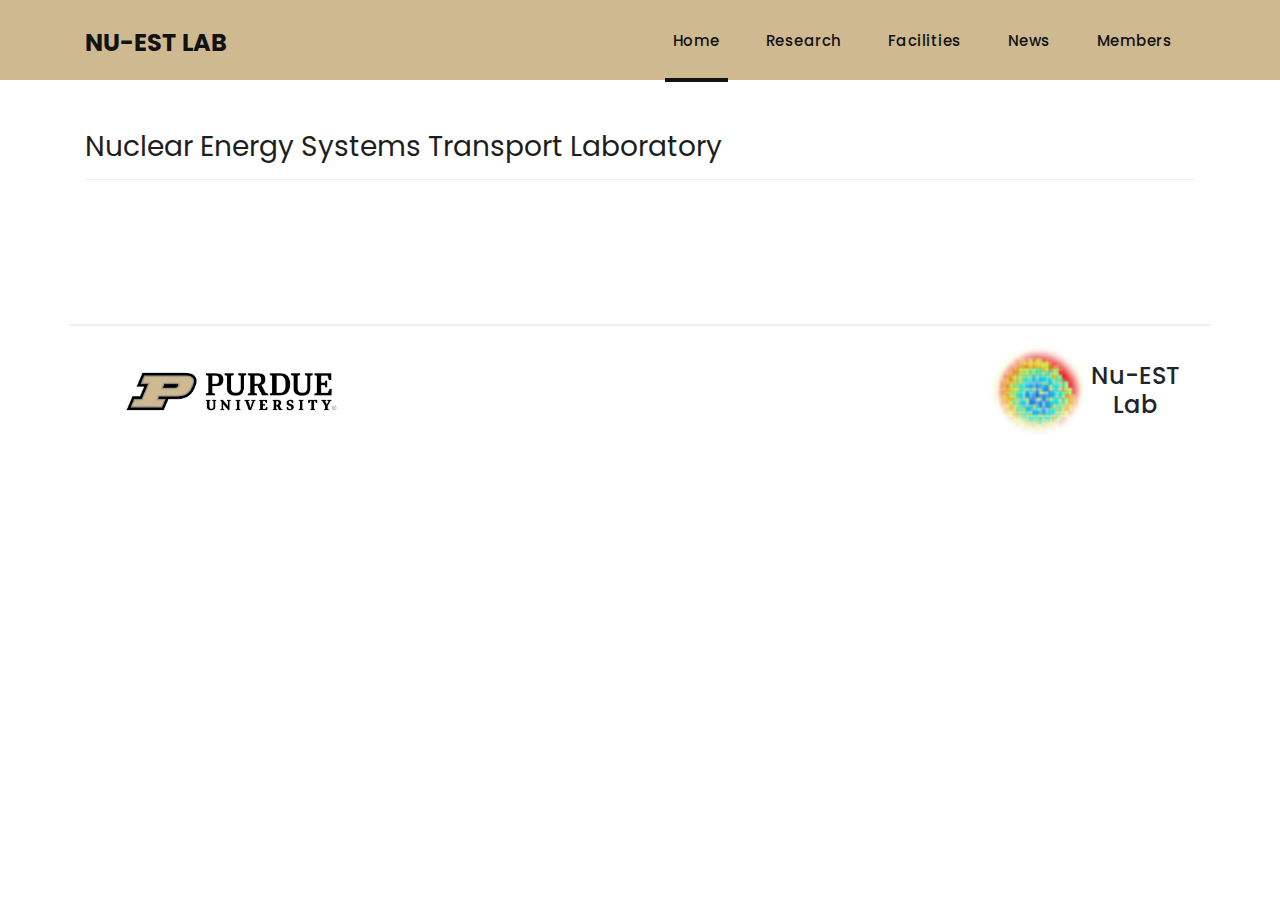
==== commit 46ed5c23: "home page and member page" ====
--- a/index.html
+++ b/index.html
@@ -54,7 +54,6 @@
               </a>
             </li>
             <li class="nav-item"><a class="nav-link" href="research.html">Research</a></li>
-            <li class="nav-item"><a class="nav-link" href="publications.html">Publications</a></li>
             <li class="nav-item"><a class="nav-link" href="facilities.html">Facilities</a></li>
             <li class="nav-item"><a class="nav-link" href="news.html">News</a></li>
             <li class="nav-item"><a class="nav-link" href="key-members.html">Members</a></li>
@@ -67,12 +66,12 @@
   <!-- Page Content -->
   <!-- Banner Starts Here -->
   <div class="banner header-text">
-      <div class="banner-item-01">
+      <!-- <div class="banner-item-01">
         <div class="overlay"></div>
         <div class="text-content">
           <h2>Nu-EST Laboratory</h2>
         </div>
-      </div>
+      </div> -->
   </div>
   <!-- Banner Ends Here -->
 
@@ -81,130 +80,25 @@
       <div class="row">
         <div class="col-md-12">
           <div class="section-heading">
-            <h2>About Us</h2>
+            <h2>Nuclear Energy Systems Transport Laboratory</h2>
           </div>
         </div>
         <div class="col-md-12">
-          <div class="left-content">
-            <p>Research activities in the NuEST lab focus on understanding micro to macro scale transport of matter and
-              radiation. The fundamental and applied research in the Nu-EST lab are conducted with the aide of novel
-              experimental and computational tools.</p>
-            <ul class="featured-list">
-              <li><a href="#">High temperature thermal-hydraulics</a></li>
-              <li><a href="#">Thermal Energy Storage</a></li>
-              <li><a href="#">Passive Nuclear Safety</a></li>
-            </ul>
-            <a href="facilities.html" class="filled-button">Read More</a>
-          </div>
+          <img src="assets/website-images/nu-bg-1.jpg" alt="">
         </div>
       </div>
     </div>
   </div>
-
-  <div class="services" style="background-color: rgba(0, 0, 0, .2);">
-    <div class="container">
-      <div class="row">
-        <div class="col-md-12">
-          <div class="section-heading">
-            <h2>Latest Research</h2>
-            <a href="research.html">read more <i class="fa fa-angle-right"></i></a>
-          </div>
-        </div>
-      </div>
-      <div class="row">
-        <div class="col-md-12">
-          <div class="inner-content">
-            <ul class="custom-list">
-                <div class="row" style="padding-bottom: 16px;">
-                      <li class="custom-list-item"><h4>Lorem ipsum dolor sit amet, consectetur adipisicing.</h4></li>
-                    <p>Lorem ipsum dolor sit amet, consectetur adipiscing elit, sed do eiusmod tempor incididunt ut labore et dolore magna aliqua. Ut enim ad minim veniam, quis nostrud exercitation ullamco laboris nisi ut aliquip ex ea commodo consequat. Duis aute irure dolor in reprehenderit in voluptate velit esse cillum dolore eu fugiat nulla pariatur. Excepteur sint occaecat cupidatat non proident, sunt in culpa qui officia deserunt mollit anim id est laborum</p>
-                </div>
-                <div class="row" style="padding-bottom: 16px;">
-                      <li class="custom-list-item"><h4>Lorem ipsum dolor sit amet, consectetur adipisicing.</h4></li>
-                    <p>Lorem ipsum dolor sit amet, consectetur adipiscing elit, sed do eiusmod tempor incididunt ut labore et dolore magna aliqua. Ut enim ad minim veniam, quis nostrud exercitation ullamco laboris nisi ut aliquip ex ea commodo consequat. Duis aute irure dolor in reprehenderit in voluptate velit esse cillum dolore eu fugiat nulla pariatur. Excepteur sint occaecat cupidatat non proident, sunt in culpa qui officia deserunt mollit anim id est laborum</p>
-                </div>
-                <div class="row" style="padding-bottom: 16px;">
-                      <li class="custom-list-item"><h4>Lorem ipsum dolor sit amet, consectetur adipisicing.</h4></li>
-                    <p>Lorem ipsum dolor sit amet, consectetur adipiscing elit, sed do eiusmod tempor incididunt ut labore et dolore magna aliqua. Ut enim ad minim veniam, quis nostrud exercitation ullamco laboris nisi ut aliquip ex ea commodo consequat. Duis aute irure dolor in reprehenderit in voluptate velit esse cillum dolore eu fugiat nulla pariatur. Excepteur sint occaecat cupidatat non proident, sunt in culpa qui officia deserunt mollit anim id est laborum</p>
-                </div>
-            </ul>
-          </div>
-        </div>
-      </div>
-    </div>
-  </div>
-  <div class="publications" style="background-color: #FFF;">
-    <div class="container">
-      <div class="row">
-        <div class="col-md-12">
-          <div class="section-heading">
-            <h2>Latest Publications</h2>
-            <a href="publications.html">read more <i class="fa fa-angle-right"></i></a>
-          </div>
-        </div>
-      </div>
-      <div class="row">
-        <div class="col-md-12">
-          <div class="inner-content">
-            <ul class="custom-list">
-                <div class="row" style="padding-bottom: 16px;">
-                      <li class="custom-list-item"><h4>Lorem ipsum dolor sit amet, consectetur adipisicing.</h4></li>
-                    <p>Lorem ipsum dolor sit amet, consectetur adipiscing elit, sed do eiusmod tempor incididunt ut labore et dolore magna aliqua. Ut enim ad minim veniam, quis nostrud exercitation ullamco laboris nisi ut aliquip ex ea commodo consequat. Duis aute irure dolor in reprehenderit in voluptate velit esse cillum dolore eu fugiat nulla pariatur. Excepteur sint occaecat cupidatat non proident, sunt in culpa qui officia deserunt mollit anim id est laborum</p>
-                </div>
-                <div class="row" style="padding-bottom: 16px;">
-                      <li class="custom-list-item"><h4>Lorem ipsum dolor sit amet, consectetur adipisicing.</h4></li>
-                    <p>Lorem ipsum dolor sit amet, consectetur adipiscing elit, sed do eiusmod tempor incididunt ut labore et dolore magna aliqua. Ut enim ad minim veniam, quis nostrud exercitation ullamco laboris nisi ut aliquip ex ea commodo consequat. Duis aute irure dolor in reprehenderit in voluptate velit esse cillum dolore eu fugiat nulla pariatur. Excepteur sint occaecat cupidatat non proident, sunt in culpa qui officia deserunt mollit anim id est laborum</p>
-                </div>
-                <div class="row" style="padding-bottom: 16px;">
-                      <li class="custom-list-item"><h4>Lorem ipsum dolor sit amet, consectetur adipisicing.</h4></li>
-                    <p>Lorem ipsum dolor sit amet, consectetur adipiscing elit, sed do eiusmod tempor incididunt ut labore et dolore magna aliqua. Ut enim ad minim veniam, quis nostrud exercitation ullamco laboris nisi ut aliquip ex ea commodo consequat. Duis aute irure dolor in reprehenderit in voluptate velit esse cillum dolore eu fugiat nulla pariatur. Excepteur sint occaecat cupidatat non proident, sunt in culpa qui officia deserunt mollit anim id est laborum</p>
-                </div>
-            </ul>
-          </div>
-        </div>
-      </div>
-    </div>
-  </div>
-  <div class="news" style="background-color: rgba(0, 0, 0, .2);">
-    <div class="container">
-      <div class="row">
-        <div class="col-md-12">
-          <div class="section-heading">
-            <h2>Latest News</h2>
-            <a href="research.html">read more <i class="fa fa-angle-right"></i></a>
-          </div>
-        </div>
-      </div>
-      <div class="row">
-        <div class="col-md-12">
-          <div class="inner-content">
-            <ul class="custom-list">
-                <div class="row" style="padding-bottom: 16px;">
-                      <li class="custom-list-item"><h4>Lorem ipsum dolor sit amet, consectetur adipisicing.</h4></li>
-                    <p>Lorem ipsum dolor sit amet, consectetur adipiscing elit, sed do eiusmod tempor incididunt ut labore et dolore magna aliqua. Ut enim ad minim veniam, quis nostrud exercitation ullamco laboris nisi ut aliquip ex ea commodo consequat. Duis aute irure dolor in reprehenderit in voluptate velit esse cillum dolore eu fugiat nulla pariatur. Excepteur sint occaecat cupidatat non proident, sunt in culpa qui officia deserunt mollit anim id est laborum</p>
-                </div>
-                <div class="row" style="padding-bottom: 16px;">
-                      <li class="custom-list-item"><h4>Lorem ipsum dolor sit amet, consectetur adipisicing.</h4></li>
-                    <p>Lorem ipsum dolor sit amet, consectetur adipiscing elit, sed do eiusmod tempor incididunt ut labore et dolore magna aliqua. Ut enim ad minim veniam, quis nostrud exercitation ullamco laboris nisi ut aliquip ex ea commodo consequat. Duis aute irure dolor in reprehenderit in voluptate velit esse cillum dolore eu fugiat nulla pariatur. Excepteur sint occaecat cupidatat non proident, sunt in culpa qui officia deserunt mollit anim id est laborum</p>
-                </div>
-                <div class="row" style="padding-bottom: 16px;">
-                      <li class="custom-list-item"><h4>Lorem ipsum dolor sit amet, consectetur adipisicing.</h4></li>
-                    <p>Lorem ipsum dolor sit amet, consectetur adipiscing elit, sed do eiusmod tempor incididunt ut labore et dolore magna aliqua. Ut enim ad minim veniam, quis nostrud exercitation ullamco laboris nisi ut aliquip ex ea commodo consequat. Duis aute irure dolor in reprehenderit in voluptate velit esse cillum dolore eu fugiat nulla pariatur. Excepteur sint occaecat cupidatat non proident, sunt in culpa qui officia deserunt mollit anim id est laborum</p>
-                </div>
-            </ul>
-          </div>
-        </div>
-      </div>
-    </div>
-  </div>
-
   <footer>
     <div class="container">
       <div class="row">
-        <div class="col-md-12">
-          <div class="inner-content">
-            <p>Copyright © 2024 <a
-                href="https://bhargavchhaya.github.io/nu-est-lab.github.io/">nu-est-lab.github.io</a></p>
+        <div class="col-md-12 footerPage">
+          <div class="col-md-6" style="display: flex;justify-content: left;">
+            <img src="assets/website-images/PU-H-logo.jpg" alt="" style="width: 50%; text-align: left;">
+          </div>
+          <div class="col-md-6" style="display: flex;justify-content: right;align-items: center;">
+           <img src="assets/website-images/NuEST_lab.png" style="width: 20%;" alt="">
+           <h4>Nu-EST<br/>Lab</h4>
           </div>
         </div>
       </div>
--- a/assets/css/style.css
+++ b/assets/css/style.css
@@ -99,7 +99,7 @@
 
 .page-heading .text-content h2 {
 	color: #fff;
-	font-size: 62px;
+	font-size: 30px;
 	text-transform: uppercase;
 	letter-spacing: 5px;
 }
@@ -190,7 +190,7 @@
 	z-index: 99999;
 	width: 100%;
 	height: 80px;
-	background-color: #232323;
+	background-color: #cfb991;
 	-webkit-transition: all 0.3s ease-in-out 0s;
     -moz-transition: all 0.3s ease-in-out 0s;
     -o-transition: all 0.3s ease-in-out 0s;
@@ -227,7 +227,7 @@
 	outline: none;
 }
 .navbar .navbar-brand h2 {
-	color: #fff;
+	color: #121212;
 	text-transform: uppercase;
 	font-size: 24px;
 	font-weight: 700;
@@ -238,7 +238,7 @@
 }
 .navbar .navbar-brand h2 em {
 	font-style: normal;
-	color: #f33f3f;
+	color: #121212;
 }
 #navbarResponsive {
 	z-index: 999;
@@ -254,7 +254,7 @@
 	font-size: 15px;
 	font-weight: 500;
 	letter-spacing: 0.5px;
-	color: #fff;
+	color: #121212;
 	transition: all 0.5s;
 	margin-top: 5px;
 }
@@ -263,9 +263,9 @@
 .navbar .navbar-nav .nav-link.active,
 .navbar .navbar-nav .nav-link.show,
 .navbar .navbar-nav .show>.nav-link {
-	color: #fff;
+	color: #121212;
 	padding-bottom: 25px;
-	border-bottom: 3px solid #f33f3f;
+	border-bottom: 4px solid #121212;
 }
 .navbar .navbar-toggler-icon {
 	background-image: none;
@@ -602,7 +602,12 @@
 	margin-left: 3px;
 }
 
-
+.footerPage{
+	display: flex;
+	justify-content: center;
+	align-items: center;
+	border-top: 1px solid #eee;
+}
 
 
 /* Product Page */
@@ -644,6 +649,7 @@
 
 .page-heading {
 	position:relative;
+	background-color:#4473c4;
 }
 .page-heading:before {
 	content:'';
@@ -652,7 +658,7 @@
 	left:0;
 	bottom:0;
 	right:0;
-	background-color:rgba(0,0,0,.7);
+	background-color:#4473c4;
 }
 .page-heading .container {
 	position:relative;
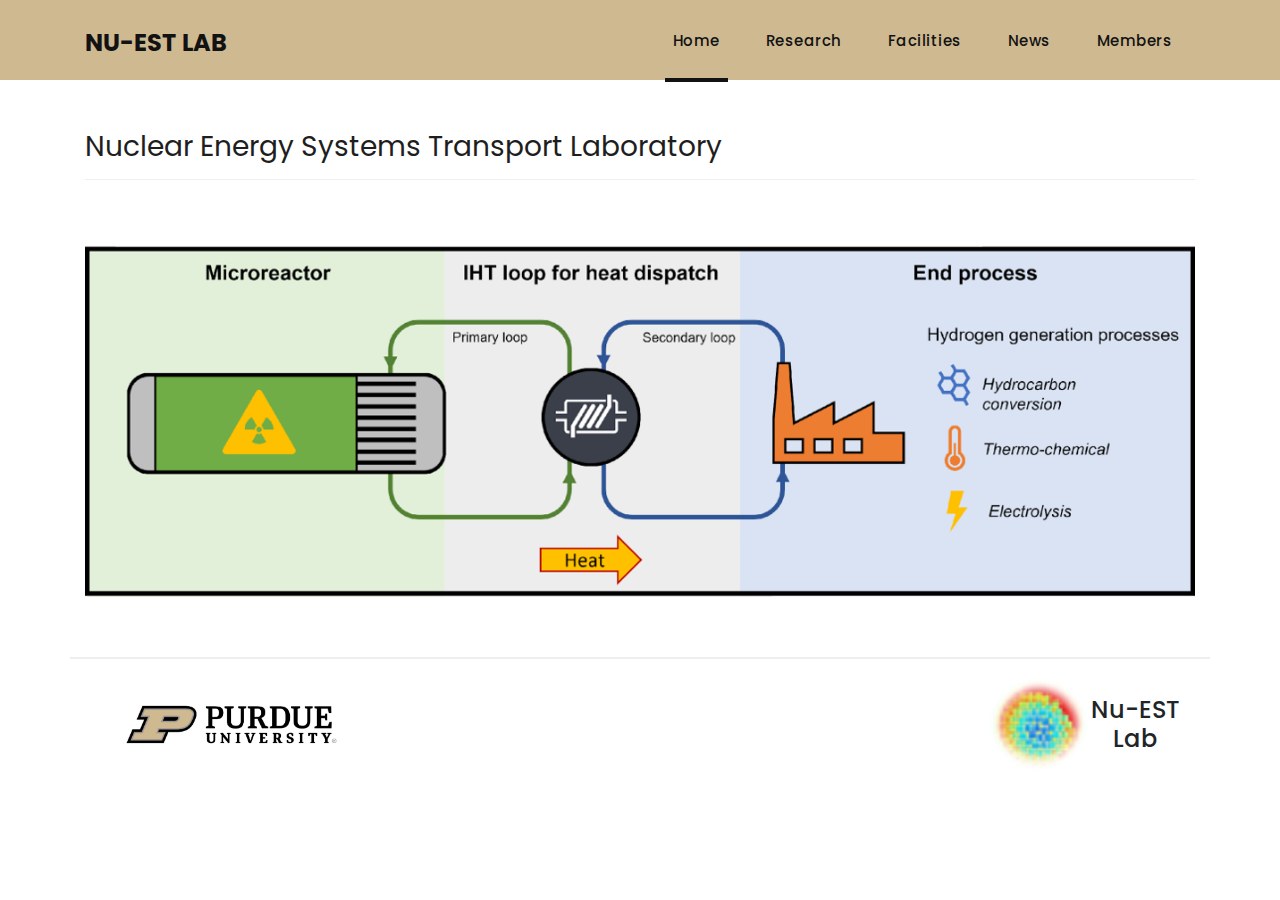
==== commit ae82f856: "added contents for facility page" ====
--- a/index.html
+++ b/index.html
@@ -84,7 +84,7 @@
           </div>
         </div>
         <div class="col-md-12">
-          <img src="assets/website-images/nu-bg-1.jpg" alt="">
+          <img src="assets/website-images/Picture1.png" alt="">
         </div>
       </div>
     </div>
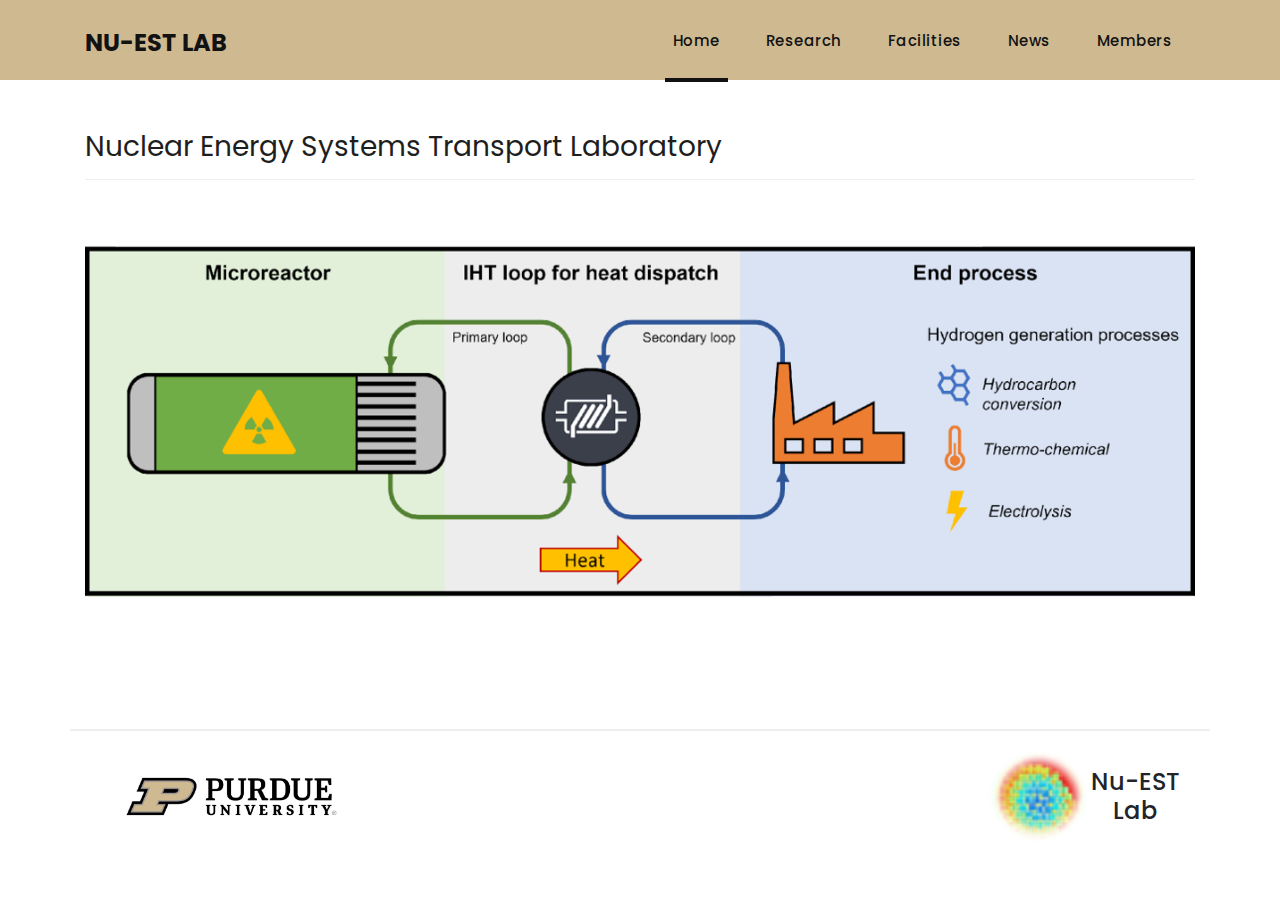
==== commit 76f447de: "finese changes" ====
--- a/index.html
+++ b/index.html
@@ -84,7 +84,10 @@
           </div>
         </div>
         <div class="col-md-12">
-          <img src="assets/website-images/Picture1.png" alt="">
+          <img src="assets/website-images/Picture1.png" alt=""><br><br><br>
+        </div>
+        <div class="col-md-12">
+          <img src="assets/website-images/homepage2.png" alt="">
         </div>
       </div>
     </div>
--- a/assets/css/style.css
+++ b/assets/css/style.css
@@ -7,10 +7,10 @@
 }
 p {
 	margin-bottom: 0px;
-	font-size: 14px;
-	font-weight: 300;
+	font-size: 18px;
+	font-weight: 400;
 	color: #4a4a4a;
-	line-height: 24px;
+	line-height: 30px;
 }
 a {
 	text-decoration: none!important;
@@ -82,7 +82,7 @@
 }
 
 .page-heading {
-	padding: 210px 0px 130px 0px;
+	padding: 210px 0px 75px 0px;
 	text-align: center;
 	background-position: center center;
 	background-repeat: no-repeat;
@@ -90,18 +90,18 @@
 }
 
 .page-heading .text-content h4 {
-	color: #f33f3f;
-	font-size: 22px;
+	color: #FFF;
+	font-size: 28px;
 	text-transform: uppercase;
-	font-weight: 700;
+	font-weight: 600;
 	margin-bottom: 15px;
 }
 
 .page-heading .text-content h2 {
 	color: #fff;
-	font-size: 30px;
+	font-size: 34px;
 	text-transform: uppercase;
-	letter-spacing: 5px;
+	letter-spacing: 1px;
 }
 
 #preloader {
@@ -535,11 +535,11 @@
 }
 
 .best-features ul.featured-list li a:hover {
-	color: #f33f3f;
+	color: none;
 }
 
 .best-features ul.featured-list li a:hover::before {
-	background-color: #f33f3f;
+	background-color: none;
 }
 
 .best-features .filled-button {
@@ -752,14 +752,14 @@
 }
 
 .team-member .down-content h4 {
-	font-size: 17px;
+	font-size: 24px;
 	color: #1a6692;
 	margin-bottom: 8px;
 }
 
 .team-member .down-content span {
 	display: block;
-	font-size: 13px;
+	font-size: 18px;
 	color: #f33f3f;
 	font-weight: 500;
 	margin-bottom: 20px;
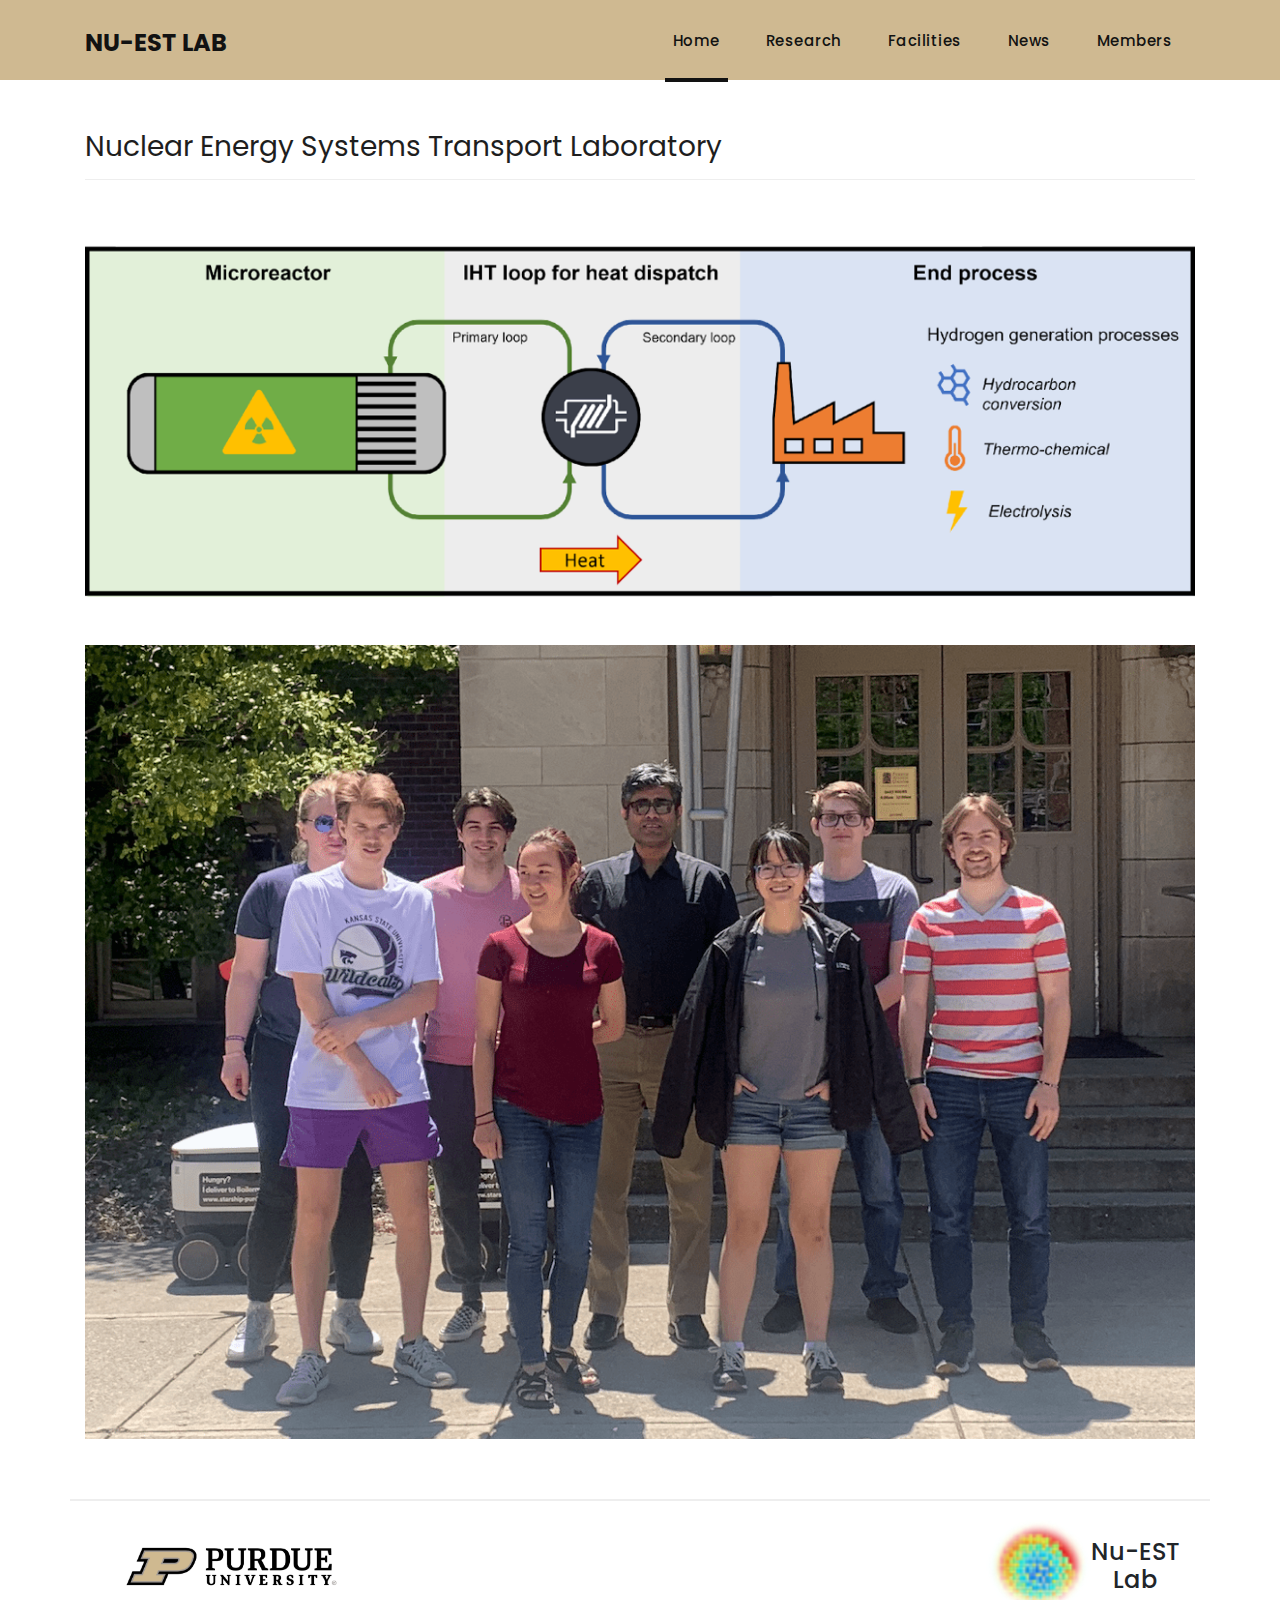
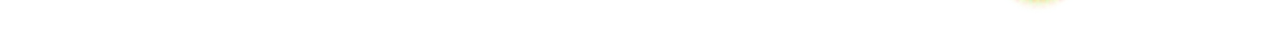
==== commit 302bbc61: "finese changes" ====
--- a/index.html
+++ b/index.html
@@ -39,7 +39,7 @@
   <header class="">
     <nav class="navbar navbar-expand-lg">
       <div class="container">
-        <a class="navbar-brand" href="https://bhargavchhaya.github.io/nu-est-lab.github.io/">
+        <a class="navbar-brand" href="https://nuest-lab.com/">
           <h2>Nu-EST LAB</h2>
         </a>
         <button class="navbar-toggler" type="button" data-toggle="collapse" data-target="#navbarResponsive"
